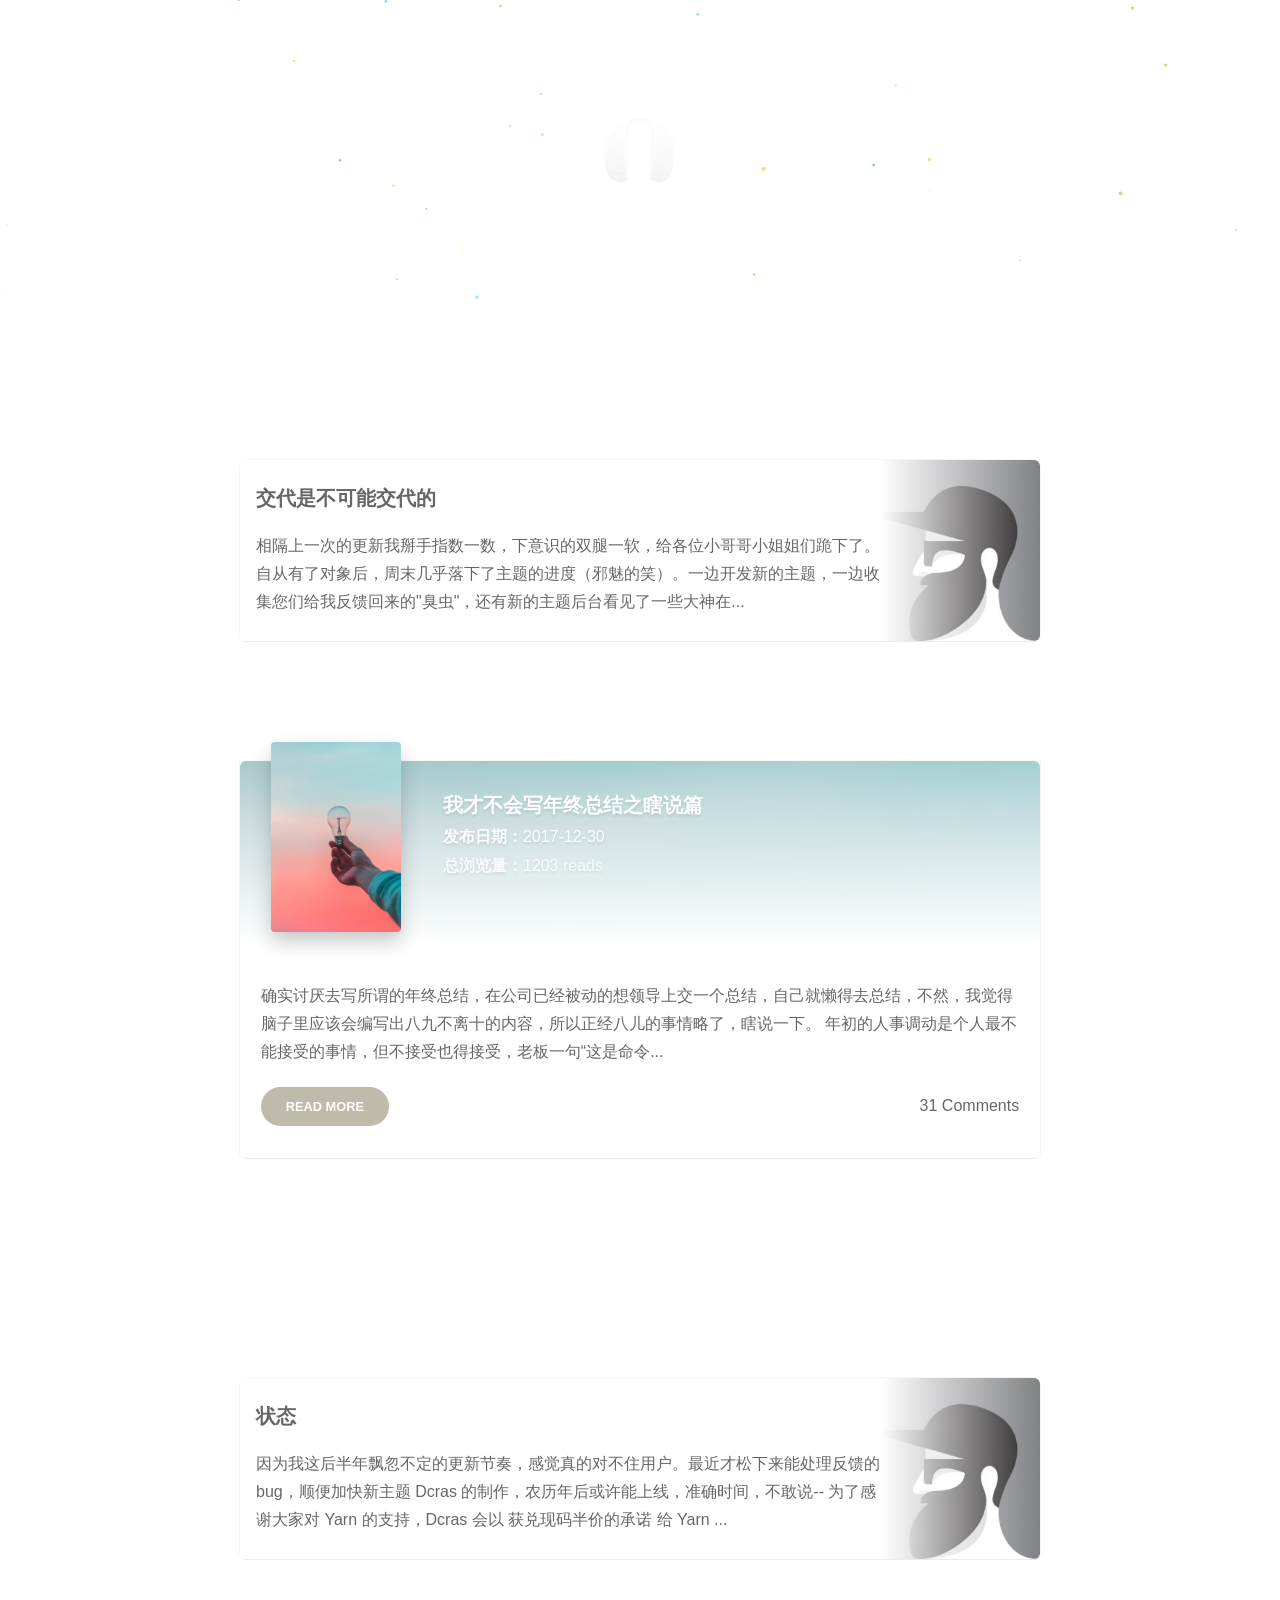
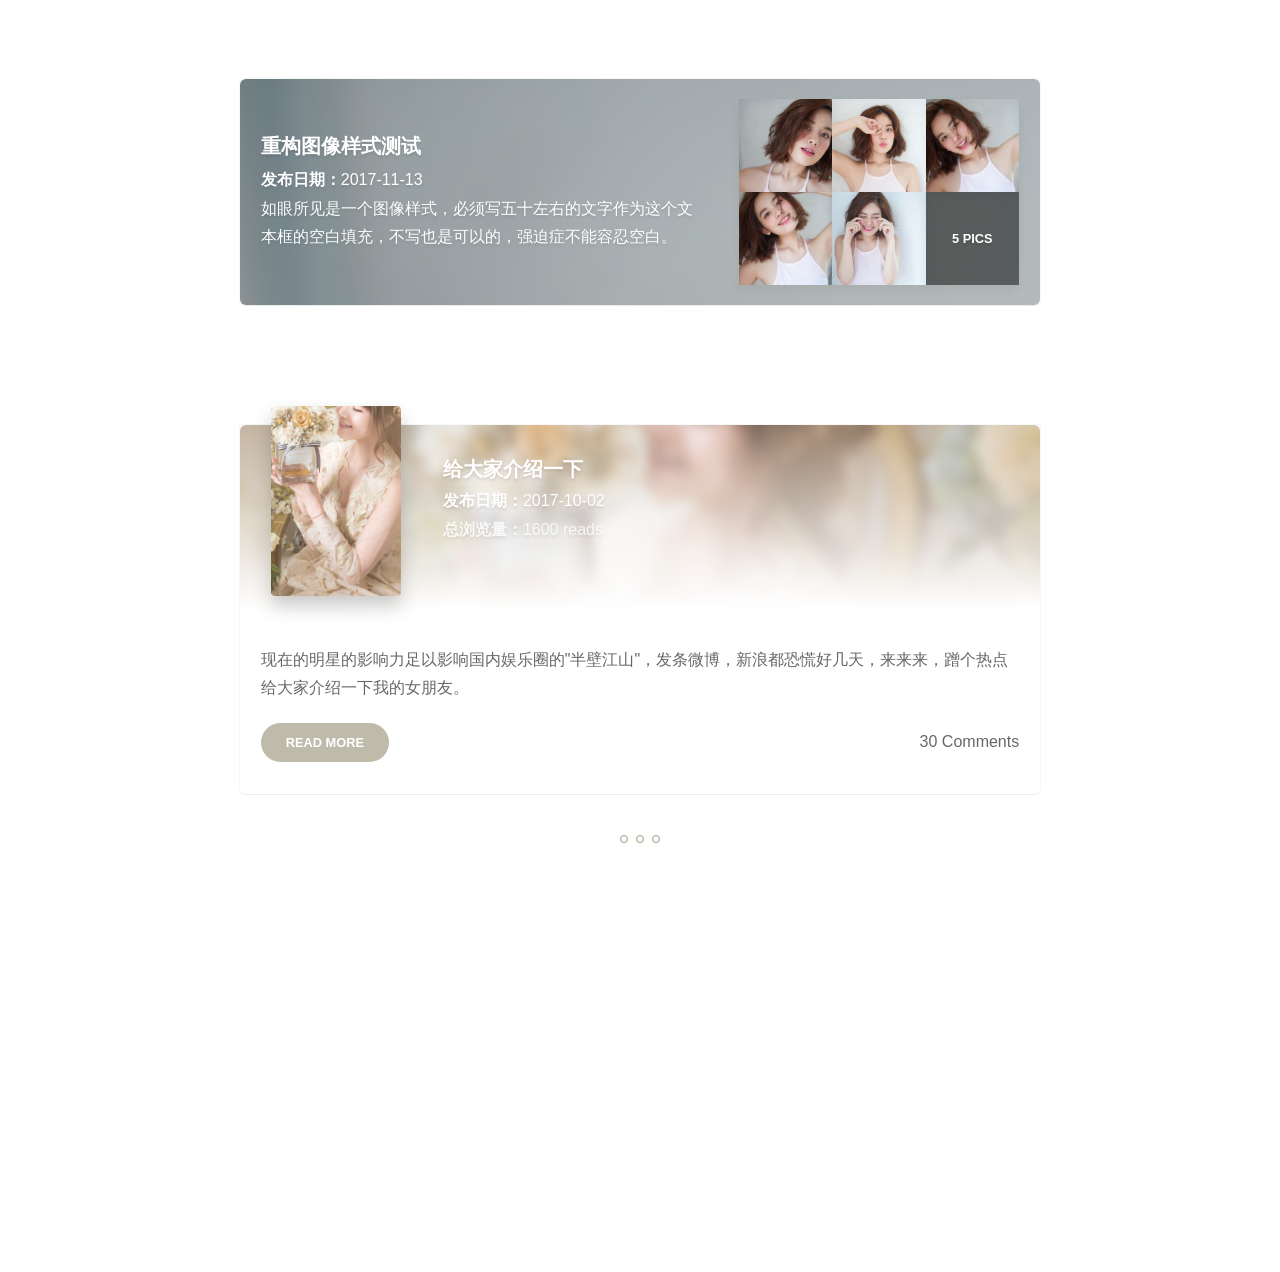
==== src/main/resources/templates/index.html @ 47b83167 "demo版本" ====
<!doctype html>
<html lang="zh" xmlns:th="http://www.thymeleaf.org">

	<head>
		<meta http-equiv="Content-Type" content="text/html; charset=UTF-8" />
		<meta name="viewport" content="width=device-width, initial-scale=1, maximum-scale=1">
		<title>陈文池的个人博客</title>
		<meta name="description" content="" />
		<meta name="keywords" content="" />
		<link rel="stylesheet" type="text/css" href="../static/css/index.css" media="all" />
	</head>

	<body class="home blog custom-background round-avatars">

		<div th:replace="fragments :: menu(1)"></div>

		<div class="hebin" data-aos="fade-down">
			<i class=" js-toggle-search iconfont">&#xe60e;</i>
		</div>
		<header id="masthead" class="overlay animated from-bottom" itemprop="brand">
			<div class="site-branding text-center">
				<a href="">
					<figure>
					<img class="custom-logo avatar" src="../static/images/omikron.png" />
					</figure>
				</a>
				<h1 class="blog-description"><p th:text="${session.user1}?${session.user1.getSignature()}">你还没有个性签名</p></h1>
			</div>
			<!-- .site-branding -->
			<div class="decor-part">
				<div id="particles-js"></div>
			</div>
			<div class="animation-header">
				<div class="decor-wrapper">
					<svg id="header-decor" class="decor bottom" xmlns="http://www.w3.org/2000/svg" version="1.1" viewBox="0 0 100 100" preserveAspectRatio="none">
						<path class="large left" d="M0 0 L50 50 L0 100" fill="rgba(255,255,255, .1)"></path>
						<path class="large right" d="M100 0 L50 50 L100 100" fill="rgba(255,255,255, .1)"></path>
						<path class="medium left" d="M0 100 L50 50 L0 33.3" fill="rgba(255,255,255, .3)"></path>
						<path class="medium right" d="M100 100 L50 50 L100 33.3" fill="rgba(255,255,255, .3)"></path>
						<path class="small left" d="M0 100 L50 50 L0 66.6" fill="rgba(255,255,255, .5)"></path>
						<path class="small right" d="M100 100 L50 50 L100 66.6" fill="rgba(255,255,255, .5)"></path>
						<path d="M0 99.9 L50 49.9 L100 99.9 L0 99.9" fill="rgba(255,255,255, 1)"></path>
						<path d="M48 52 L50 49 L52 52 L48 52" fill="rgba(255,255,255, 1)"></path>
					</svg>
				</div>
			</div>
		</header>
		<div id="main" class="content">
			<div class="container">
				<article itemscope="itemscope">
					<div class="posts-list js-posts">
						<div class="post post-layout-list" data-aos="fade-up">
							<div class="status_list_item icon_kyubo">
								<div class="status_user" style="background-image: url(../static/images/b0ce3f3cde0c084b6d42321b2dcbc407.jpeg);">
									<div class="status_section">
										<a href="detail.html" class="status_btn">交代是不可能交代的</a>
										<p class="section_p">相隔上一次的更新我掰手指数一数，下意识的双腿一软，给各位小哥哥小姐姐们跪下了。自从有了对象后，周末几乎落下了主题的进度（邪魅的笑）。一边开发新的主题，一边收集您们给我反馈回来的"臭虫"，还有新的主题后台看见了一些大神在... </p>
									</div>
								</div>
							</div>
						</div>
						<div class="post post-layout-list" data-aos="fade-up">
							<div class="postnormal review ">
								<div class="post-container review-item">
									<div class="row review-item-wrapper">
										<div class="col-sm-3">
											<a rel="nofollow" href="detail.html">
												<div class="review-item-img" style="background-image: url(../static/images/diego-ph-249471-2-800x1000.jpg);"></div>
											</a>
										</div>
										<div class="col-sm-9 flex-xs-middle">
											<div class="review-item-title">
												<a href="detail.html" rel="bookmark">我才不会写年终总结之瞎说篇</a>
											</div>
											<div class="review-item-creator"><b>发布日期：</b>2017-12-30</div>
											<span class="review-item-info"><b>总浏览量：</b>1203 reads</span>
										</div>
									</div>
									<div class="review-bg-wrapper">
										<div class="bg-blur" style="background-image: url(../static/images/diego-ph-249471-2-800x1000.jpg);"></div>
									</div>
								</div>
								<div class="post-container">
									<div class="entry-content">确实讨厌去写所谓的年终总结，在公司已经被动的想领导上交一个总结，自己就懒得去总结，不然，我觉得脑子里应该会编写出八九不离十的内容，所以正经八儿的事情略了，瞎说一下。 年初的人事调动是个人最不能接受的事情，但不接受也得接受，老板一句“这是命令...</div>
									<div class="post-footer">
										<a class="gaz-btn primary" href="">READ MORE</a>
										<span class="total-comments-on-post pull-right"><a href="">31 Comments</a></span>
									</div>
								</div>
							</div>
						</div>
						<div class="post post-layout-list" data-aos="fade-up">
							<div class="status_list_item icon_kyubo">
								<div class="status_user" style="background-image: url(../static/images/b0ce3f3cde0c084b6d42321b2dcbc407.jpeg);">
									<div class="status_section">
										<a href="detail.html" class="status_btn">状态</a>
										<p class="section_p">因为我这后半年飘忽不定的更新节奏，感觉真的对不住用户。最近才松下来能处理反馈的bug，顺便加快新主题 Dcras 的制作，农历年后或许能上线，准确时间，不敢说-- 为了感谢大家对 Yarn 的支持，Dcras 会以 获兑现码半价的承诺 给 Yarn ... </p>
									</div>
								</div>
							</div>
						</div>
						<div class="post post-layout-list js-gallery" data-aos="fade-up">
							<div class="post-album">
								<div class="row content">
									<div class="bg" style="background-image: url(../static/images/IMG_0150.jpg);"></div>
									<div class="contentext flex-xs-middle">
										<div class="album-title">
											<a href="detail.html">重构图像样式测试</a>
										</div>
										<h5 class="review-item-creator"><b>发布日期：</b>2017-11-13</h5>
										<div class="album-content">如眼所见是一个图像样式，必须写五十左右的文字作为这个文本框的空白填充，不写也是可以的，强迫症不能容忍空白。</div>
									</div>
									<div class="album-thumb-width flex-xs-middle">
										<div class="row album-thumb no-gutter">
											<div class="col-xs-4"><img class="thumb" src="../static/images/IMG_0150-250x250.jpg" /></div>
											<div class="col-xs-4"><img class="thumb" src="../static/images/IMG_0149-250x250.jpg" /></div>
											<div class="col-xs-4"><img class="thumb" src="../static/images/IMG_0146-250x250.jpg" /></div>
											<div class="col-xs-4"><img class="thumb" src="../static/images/IMG_0147-250x250.jpg" /></div>
											<div class="col-xs-4"><img class="thumb" src="../static/images/IMG_0148-250x250.jpg" /></div>
											<div class="col-xs-4">
												<a href="">5 pics</a>
											</div>
										</div>
									</div>
								</div>
							</div>
						</div>
						<div class="post post-layout-list" data-aos="fade-up">
							<div class="postnormal review ">
								<div class="post-container review-item">
									<div class="row review-item-wrapper">
										<div class="col-sm-3">
											<a rel="nofollow" href="detail.html">
												<div class="review-item-img" style="background-image: url(../static/images/47fb3c_9afed6c259f94589881bd55376206366mv2_d_3840_5784_s_4_2-800x450.jpg);"></div>
											</a>
										</div>
										<div class="col-sm-9 flex-xs-middle">
											<div class="review-item-title">
												<a href="detail.html" rel="bookmark">给大家介绍一下</a>
											</div>
											<div class="review-item-creator"><b>发布日期：</b>2017-10-02</div>
											<span class="review-item-info"><b>总浏览量：</b>1600 reads</span>
										</div>
									</div>
									<div class="review-bg-wrapper">
										<div class="bg-blur" style="background-image: url(../static/images/47fb3c_9afed6c259f94589881bd55376206366mv2_d_3840_5784_s_4_2-800x450.jpg);"></div>
									</div>
								</div>
								<div class="post-container">
									<div class="entry-content">现在的明星的影响力足以影响国内娱乐圈的"半壁江山"，发条微博，新浪都恐慌好几天，来来来，蹭个热点给大家介绍一下我的女朋友。</div>
									<div class="post-footer">
										<a class="gaz-btn primary" href="detail.html">READ MORE</a>
										<span class="total-comments-on-post pull-right"><a href="">30 Comments</a></span>
									</div>
								</div>
							</div>
						</div>
					</div>
					<!-- post-formats end Infinite Scroll star -->
					<!-- post-formats -->
					<div class="pagination js-pagination">
						<div class="js-next pagination__load">
							<a href=""><i class="iconfont">&#xe605;</i></a>
						</div>
					</div>
					<!-- -pagination  -->
			</div>
		</div>

		<footer id="footer" class="overlay animated from-top">
			<div class="decor-wrapper">
				<svg id="footer-decor" class="decor top" xmlns="http://www.w3.org/2000/svg" version="1.1" viewBox="0 0 100 100" preserveAspectRatio="none">
					<path class="large left" d="M0 0 L50 50 L0 100" fill="rgba(255,255,255, .1)"></path>
					<path class="large right" d="M100 0 L50 50 L100 100" fill="rgba(255,255,255, .1)"></path>
					<path class="medium left" d="M0 0 L50 50 L0 66.6" fill="rgba(255,255,255, .3)"></path>
					<path class="medium right" d="M100 0 L50 50 L100 66.6" fill="rgba(255,255,255, .3)"></path>
					<path class="small left" d="M0 0 L50 50 L0 33.3" fill="rgba(255,255,255, .5)"></path>
					<path class="small right" d="M100 0 L50 50 L100 33.3" fill="rgba(255,255,255, .5)"></path>
					<path d="M0 0 L50 50 L100 0 L0 0" fill="rgba(255,255,255, 1)"></path>
					<path d="M48 48 L50 51 L52 48 L48 48" fill="rgba(255,255,255, 1)"></path>
				</svg>
			</div>
			<div class="socialize" data-aos="zoom-in">
				<li>
					<a title="weibo" class="socialicon" href=""><i class="iconfont" aria-hidden="true">&#xe601;</i></a>
				</li>
				<li class="wechat">
					<a class="socialicon"><i class="iconfont">&#xe609;</i></a>
					<div class="wechatimg"><img src="../static/images/49D3746D-7519-B709-83E4-65BD1927C4E7.jpg"></div>
				</li>
				<li>
					<a title="QQ" class="socialicon" href="" target="_blank"><i class="iconfont" aria-hidden="true">&#xe616;</i></a>
				</li>
			</div>
			<div class="cr">
				Copyright&copy;2018. Design by
				<a href="">17sucai</a>
			</div>
			<script type='text/javascript' src='../static/js/jquery.min.js'></script>
			<script type='text/javascript' src='../static/js/plugins.js'></script>
			<script type='text/javascript' src='../static/js/script.js'></script>
			<script type='text/javascript' src='../static/js/particles.js'></script>
			<script type='text/javascript' src='../static/js/aos.js'></script>

	</body>

</html>
---- src/main/resources/static/css/index.css ----
@charset "UTF-8";
@font-face {
	font-family: hermiticon;
	src: url(fonts/hermiticon.eot?cez6o0);
	src: url(fonts/hermiticon.eot?#iefixcez6o0) format('embedded-opentype'), url(fonts/hermiticon.ttf?cez6o0) format('truetype'), url(fonts/hermiticon.woff?cez6o0) format('woff'), url(fonts/hermiticon.svg?cez6o0#hermiticon) format('svg');
	font-weight: 400;
	font-style: normal
}

.hermit {
	overflow: hidden;
	background: #fff;
	margin-bottom: 20px;
	border: 1px solid #dedede;
	-webkit-user-select: none;
	-moz-user-select: none;
	font: 13px/1.5 calluna-sans, "Helvetica Neue", Helvetica, Hiragino Sans GB, Microsoft JhengHei, WenQuanYi Micro Hei, sans-serif;
	text-indent: 0
}

.hermit,
.hermit * {
	box-sizing: content-box;
	-moz-box-sizing: content-box;
	-webkit-box-sizing: content-box
}

.hermit-clear:after,
.hermit-clear:before {
	display: table;
	content: ""
}

.hermit-clear:after {
	clear: both;
	overflow: hidden
}

.hermit-clear {
	zoom: 1
}

.hermit-detail span {
	-webkit-animation: animFlipFront .4s linear;
	-moz-animation: animFlipFront .4s linear;
	animation: animFlipFront .4s linear
}

.hermit-box {
	padding: 10px 13px;
	height: 70px;
	font-size: 14px;
	line-height: 16px;
	position: relative;
	-webkit-box-shadow: 0 1px 10px rgba(0, 0, 0, .08);
	box-shadow: 0 1px 10px rgba(0, 0, 0, .08)
}

.hermit-cover {
	width: 65px;
	float: left;
	position: relative
}

.hermit-info {
	margin-left: 75px
}

.hermit-title {
	font-size: 15px;
	height: 24px;
	overflow: hidden
}

.hermit-author {
	font-size: 14px;
	color: #999
}

.hermit-author,
.hermit-duration,
.hermit-title {
	line-height: 24px
}

.hermit-controller {
	height: 24px;
	position: relative
}

.hermit-additive {
	text-align: right;
	position: absolute;
	right: 0;
	top: 0;
	width: 130px;
	height: 24px;
	background: #fff
}

.hermit-cover-image {
	width: 65px;
	height: 65px;
	padding: 0!important;
	margin: 0!important;
	border: none!important;
	box-shadow: none
}

.hermit-duration,
.hermit-listbutton,
.hermit-volume {
	display: inline-block
}

.hermit-duration {
	height: 24px
}

.hermit-button,
.hermit-listbutton,
.hermit-volume {
	speak: none;
	cursor: pointer;
	font-family: hermiticon;
	text-transform: none;
	vertical-align: middle;
	-webkit-font-smoothing: antialiased;
	-moz-osx-font-smoothing: grayscale
}

.hermit-listbutton,
.hermit-volume {
	color: #666;
	width: 20px;
	height: 24px;
	line-height: 24px;
	font-size: 17px
}

.hermit-listbutton {
	position: relative
}

.hermit-button {
	text-align: center;
	vertical-align: middle;
	position: absolute;
	width: 28px;
	height: 28px;
	border: 2px solid #fff;
	border-radius: 50%;
	color: #fff;
	left: 50%;
	top: 50%;
	margin-left: -16px;
	margin-top: -16px;
	background: rgba(0, 0, 0, .15);
	text-shadow: 0 1px 1px rgba(0, 0, 0, .2);
	box-shadow: 0 1px 1px rgba(0, 0, 0, .2)
}

.hermit-volume {
	right: 20px
}

.hermit-button:before {
	content: "\e01b";
	font-size: 20px;
	line-height: 28px
}

.hermit-button.playing:before {
	content: "\e018";
	font-size: 18px
}

.hermit-listbutton:before {
	content: "\e20e"
}

.hermit-prevbutton:before {
	content: "\e028"
}

.hermit-nextbutton:before {
	content: "\e027"
}

.hermit-listbutton:after {
	position: absolute;
	content: '';
	right: -2px;
	top: 0;
	width: 4px;
	height: 4px;
	border-radius: 50%;
	background-color: transparent;
	opacity: 0;
	-webkit-transition: opacity .6s;
	-moz-transition: opacity .6s;
	-ms-transition: opacity .6s;
	-o-transition: opacity .6s;
	transition: opacity .6s
}

.hermit-unexpand-1 .hermit-listbutton:after,
.hermit.unexpand .hermit-listbutton:after {
	opacity: 1;
	background-color: #f60001
}

.hermit-unexpand-1.unexpand .hermit-listbutton:after {
	opacity: 0
}

.hermit-volume:before {
	content: "\e033"
}

.hermit-volume.muted:before {
	content: "\e031"
}

.hermit-prosess {
	height: 3px;
	background-color: #ddd;
	cursor: pointer;
	position: relative;
	z-index: 1;
	margin: 10px 0 5px
}

.hermit-loaded {
	position: absolute;
	height: 3px;
	z-index: 5;
	left: 0;
	top: 0;
	background-color: #ccc
}

.hermit-prosess-bar {
	height: 3px;
	width: 0;
	background-color: #5895be;
	position: relative;
	z-index: 10
}

.hermit-prosess-after {
	position: absolute;
	display: block;
	width: 8px;
	height: 8px;
	background-color: #fff;
	border: 1px solid #5895be;
	-webkit-border-radius: 50%;
	-moz-border-radius: 50%;
	-ms-border-radius: 50%;
	-o-border-radius: 50%;
	border-radius: 50%;
	top: 0;
	right: 0;
	margin-top: -4px;
	margin-right: -10px
}

.hermit-list {
	height: auto;
	max-height: 410px;
	overflow-y: auto
}

.hermit-fullheight-1 .hermit-list {
	height: 100%;
	max-height: 100%
}

.hermit-fullheight-1.unexpand .hermit-list,
.hermit-unexpand-1 .hermit-list,
.hermit.unexpand .hermit-list {
	height: 0;
	max-height: 0
}

.hermit-fullheight-1.hermit-unexpand-1.unexpand .hermit-list,
.hermit-unexpand-1.unexpand .hermit-list {
	height: 100%;
	max-height: 100%
}

.hermit-unexpand-1 .hermit-box,
.hermit.unexpand .hermit-box {
	box-shadow: none
}

.hermit-song {
	border-top: 1px solid #e5e5e5;
	cursor: pointer;
	font-size: 15px;
	line-height: 40px;
	height: 40px;
	overflow: hidden;
	-webkit-tap-highlight-color: transparent;
	position: relative
}

.hermit-deactive,
.hermit-deactive .hermit-song-author {
	color: #ccc
}

.hermit-song-index {
	position: absolute;
	left: 0;
	top: 0;
	width: 40px;
	text-align: center;
	color: #999
}

.hermit-song-title {
	display: block;
	margin-left: 40px;
	margin-right: 55px
}

.hermit-song-author {
	color: #777;
	padding-left: 5px
}

.hermit-song-duration {
	position: absolute;
	top: 0;
	right: 15px;
	color: #888;
	font-size: 14px
}

.hermit-song.selected,
.hermit-song:hover {
	background-color: #f8f8f8
}

.hermit-song.selected .hermit-song-index {
	width: 38px;
	text-indent: -999em;
	background-image: url(../images/playing.gif);
	background-position: 50% 50%;
	background-repeat: no-repeat;
	background-size: 16px
}

.hermit-song.selected.paused .hermit-song-index {
	background-image: url(../images/playing.png)
}

.hermit-default .hermit-prosess-after:hover,
.hermit-default .hermit-prosess-bar {
	background-color: #5895be
}

.hermit-default .hermit-prosess-after {
	border-color: #5895be
}

.hermit-blue .hermit-prosess-after:hover,
.hermit-blue .hermit-prosess-bar {
	background-color: #5cb85c
}

.hermit-blue .hermit-prosess-after {
	border-color: #5cb85c
}

.hermit-blue .hermit-song.selected .hermit-song-index {
	background-image: url(../images/playing_blue.gif)
}

.hermit-blue .hermit-song.selected.paused .hermit-song-index {
	background-image: url(../images/playing_blue.png)
}

.hermit-yellow .hermit-prosess-after:hover,
.hermit-yellow .hermit-prosess-bar {
	background-color: #f0ad4e
}

.hermit-yellow .hermit-prosess-after {
	border-color: #f0ad4e
}

.hermit-yellow .hermit-song.selected .hermit-song-index {
	background-image: url(../images/playing_yellow.gif)
}

.hermit-yellow .hermit-song.selected.paused .hermit-song-index {
	background-image: url(../images/playing_yellow.png)
}

.hermit-red .hermit-prosess-after:hover,
.hermit-red .hermit-prosess-bar {
	background-color: #dd4b39
}

.hermit-red .hermit-prosess-after {
	border-color: #dd4b39
}

.hermit-red .hermit-song.selected .hermit-song-index {
	background-image: url(../images/playing_red.gif)
}

.hermit-red .hermit-song.selected.paused .hermit-song-index {
	background-image: url(../images/playing_red.png)
}

.hermit-pink .hermit-prosess-after:hover,
.hermit-pink .hermit-prosess-bar {
	background-color: #f489ad
}

.hermit-pink .hermit-prosess-after {
	border-color: #f489ad
}

.hermit-pink .hermit-song.selected .hermit-song-index {
	background-image: url(../images/playing_pink.gif)
}

.hermit-pink .hermit-song.selected.paused .hermit-song-index {
	background-image: url(../images/playing_pink.png)
}

.hermit-purple .hermit-prosess-after:hover,
.hermit-purple .hermit-prosess-bar {
	background-color: orchid
}

.hermit-purple .hermit-prosess-after {
	border-color: orchid
}

.hermit-purple .hermit-song.selected .hermit-song-index {
	background-image: url(../images/playing_purple.gif)
}

.hermit-purple .hermit-song.selected.paused .hermit-song-index {
	background-image: url(../images/playing_purple.png)
}

.hermit-black.hermit {
	border-color: #ccc
}

.hermit-black.hermit,
.hermit-black.hermit .hermit-additive,
.hermit-black.hermit .hermit-song-duration {
	background: 0 0;
	color: #ccc
}

.hermit-black.hermit .hermit-additive,
.hermit-black.hermit .hermit-listbutton,
.hermit-black.hermit .hermit-volume {
	color: #ccc
}

.hermit-black.hermit .hermit-song {
	border-top-color: #ccc
}

.hermit-black .hermit-box {
	background: 0 0
}

.hermit-black .hermit-button {
	border-color: #fff
}

.hermit-black .hermit-button:before {
	color: #fff
}

.hermit-black .hermit-song.selected,
.hermit-black .hermit-song:hover {
	background: #444;
	background: rgba(51, 51, 51, .3)
}

.hermit-ios .hermit-volume {
	display: none
}

@-ms-viewport {
	width: device-width
}

@viewport {
	width: device-width
}

@media screen and (max-width:768px) {
	.hermit-listbutton {
		font-size: 20px
	}
	.hermit-song {
		height: 44px;
		line-height: 44px
	}
	.hermit-list {
		max-height: 450px
	}
	.hermit-loaded,
	.hermit-prosess,
	.hermit-prosess-bar {
		height: 4px
	}
	.hermit-prosess-after {
		width: 12px;
		height: 12px;
		margin-top: -5px
	}
}

@font-face {
	font-family: 'iconfont';
	src: url(fonts/iconfont.eot);
	src: url(fonts/iconfont.eot?#iefix) format('embedded-opentype'), url(fonts/iconfont.woff) format('woff'), url(fonts/iconfont.ttf) format('truetype'), url(fonts/iconfont.svg#iconfont) format('svg')
}

.iconfont {
	font-family: "iconfont" !important;
	font-size: 16px;
	font-style: normal;
	-webkit-font-smoothing: antialiased;
	-webkit-text-stroke-width: 0.2px;
	-moz-osx-font-smoothing: grayscale
}

 ::-webkit-scrollbar {
	width: 0;
	background: 0 0
}

::-moz-selection {
	background: rgba(204, 204, 204, .18);
	color: #000
}

::selection {
	background: rgba(204, 204, 204, .18);
	color: #000
}

html body {
	_background-attachment: fixed;
}

html {
	width: 100%;
	height: 100%;
	-ms-text-size-adjust: 100%;
	-webkit-text-size-adjust: 100%
}

body {
	width: 100%;
	height: 100%;
	font-family: PingFang SC, "Hiragino Sans GB", "Source Han Sans CN", Roboto, "Microsoft Yahei", sans-serif;
	font-weight: 400;
	font-size: 16px;
	color: rgba(2, 0, 0, .6);
	text-rendering: optimizeLegibility;
	-webkit-font-smoothing: antialiased;
	-moz-osx-font-smoothing: grayscale;
	-moz-font-feature-settings: "liga" on
}

body,
h1,
h2,
h3,
h4,
h5,
h6,
blockquote,
p,
div,
span,
ul,
ol,
li,
form,
input,
textarea,
br,
button {
	margin: 0;
	padding: 0;
	border: 0;
	font-size: 100%
}

*,
*:after,
*:before {
	-webkit-box-sizing: border-box;
	-moz-box-sizing: border-box;
	box-sizing: border-box
}

h1,
h2,
h3,
h4,
h5 {
	margin: 0
}

h1 {
	font-size: 20px;
	line-height: 48px;
	margin-bottom: 24px
}

h1 small {
	font-size: 19px
}

h2 {
	font-size: 18px;
	line-height: 24px;
	margin-top: 24px;
	margin-bottom: 24px
}

h2 small {
	font-size: 17px
}

h3 {
	font-size: 16px;
	line-height: 24px;
	margin-top: 24px;
	margin-bottom: 20px;
}

h3 small {
	font-size: 15px
}

h4,
h5,
h6 {
	line-height: 24px
}

h4 {
	font-size: 14px;
	margin-top: 24px;
	margin-bottom: 16px;
}

h4 small {
	font-size: 13px
}

h5 {
	font-size: 13px;
}

h6 {
	font-size: 12px;
	;
	margin: 0
}

a {
	color: #807f83;
	text-decoration: none
}

a:hover {
	text-decoration: none
}

a:active,
a:hover {
	outline: 0
}

hr {
	max-width: 100%;
	height: 50px;
	background: url(../images/hr.gif) right center no-repeat;
	border: none;
	margin-top: 15px;
	margin-bottom: 15px;
}

blockquote {
	overflow: hidden
}

ul,
ol {
	list-style: none
}

dt {
	font-weight: bold
}

dd {
	margin: 0 1.5em 1.5em
}

img {
	height: auto;
	max-width: 100%
}

figure {
	margin: 0
}

table {
	margin: 0 0 1.5em;
	width: 100%
}

table {
	border-bottom: 1px solid #eee;
	margin: 0 0 25px;
	width: 100%
}

th {
	padding: 1rem .5rem;
	color: #252525;
	font-weight: 700;
	text-transform: uppercase;
	text-align: left
}

td {
	border-top: 1px solid #eee;
	padding: 1rem .5rem
}

ol,
ul {
	list-style: none
}

img {
	max-width: 100%;
	height: auto;
	transition: opacity .2s
}

label {
	font-weight: normal
}

textarea,
input[type='text'],
input[type='url'],
input[type='email'],
input[type='tel'],
input[type='password'],
input[type='search'] {
	border: 0;
	width: 100%
}

textarea:focus,
input[type='text']:focus,
input[type='url']:focus,
input[type='email']:focus,
input[type='tel']:focus,
input[type='password']:focus,
input[type='search']:focus {
	outline: 0
}

textarea {
	height: 12em;
	display: block
}

.clearfix:before,
.clearfix:after {
	content: " ";
	display: table
}

.clearfix:after {
	clear: both
}

.blog-description {
	text-transform: none;
	font-weight: 400;
}

.custom-logo {
	display: inline-block;
	width: 100px
}

.site-branding {
	position: relative;
	display: inline-block;
	z-index: 3;
	padding-top: 110px
}

.Searchmeta,
.page-title {
	text-align: center
}

.navi {
	position: absolute;
	right: 0;
	z-index: 999
}

.navbar {
	float: right;
	margin-top: 40px;
	padding-right: 90px
}

.open .navbar {
	display: none
}

.close .navbar {
	display: block
}

.bt-nav {
	display: block;
	position: absolute;
	z-index: 999;
	top: 2em;
	right: 3em;
	width: 36px;
	height: 36px;
	cursor: pointer
}

.open .bt-nav .line1 {
	top: 17px
}

.open .bt-nav .line3 {
	top: 27px
}

.close .bt-nav .line {
	top: 17px
}

.close .bt-nav .line1 {
	-webkit-transform: rotateZ(45deg)
}

.close .bt-nav .line2 {
	opacity: 0
}

.close .bt-nav .line3 {
	-webkit-transform: rotateZ(-45deg)
}

.bt-nav .line {
	position: absolute;
	top: 7px;
	left: 50%;
	width: 30px;
	margin-left: -15px;
	height: 1px;
	background: rgba(255, 255, 255, 1);
	-webkit-transition: all .3s ease
}

.main-navigation a::after,
.main-navigation a::before {
	display: inline-block;
	opacity: 0;
	-webkit-transition: -webkit-transform .3s, opacity .2s;
	-moz-transition: -moz-transform .3s, opacity .2s;
	transition: transform .3s, opacity .2s
}

.main-navigation a::before {
	margin-right: 5px;
	content: '[';
	-webkit-transform: translateX(20px);
	-moz-transform: translateX(20px);
	transform: translateX(20px)
}

.main-navigation a::after {
	margin-left: 5px;
	content: ']';
	-webkit-transform: translateX(-20px);
	-moz-transform: translateX(-20px);
	transform: translateX(-20px)
}

.main-navigation a:focus::after,
.main-navigation a:focus::before,
.main-navigation a:hover::after,
.main-navigation a:hover::before {
	opacity: 1;
	-webkit-transform: translateX(0);
	-moz-transform: translateX(0);
	transform: translateX(0)
}

.main-navigation ul ul:before {
	z-index: 0;
	content: "";
	position: absolute;
	top: -8px;
	right: 28px;
	border-style: solid;
	border-width: 0 10px 10px 10px;
	border-color: transparent transparent #fff transparent;
	-webkit-transform: rotate(360deg)
}

.main-navigation li {
	color: #fff;
	position: relative
}

.main-navigation a {
	display: block;
	text-decoration: none
}

.main-navigation ul ul {
	position: absolute;
	top: 40px;
	z-index: 999;
	display: none;
	background-color: #fff;
	border-radius: 3px;
}

.main-navigation ul ul ul {
	bottom: 0
}

.main-navigation ul ul li {
	float: none;
	display: block;
	width: 100%
}

.main-navigation ul ul a.focus,
.main-navigation ul ul a:hover {
	color: #666
}

.main-navigation ul li.focus>ul,
.main-navigation ul li:hover>ul {
	right: 0;
	display: block
}

.main-navigation ul ul li.focus>ul,
.main-navigation ul ul li:hover>ul {
	right: 100%;
	display: block
}

.main-navigation.toggled ul,
.menu-toggle {
	display: block
}

.header-menu-button {
	display: none
}

.menu-dropdown {
	position: absolute;
	top: 15px;
	right: 15px;
	z-index: 9;
	display: none;
	margin: 0;
	padding: 10px 14px;
	height: 35px;
	text-align: center;
	font-size: 14px;
	line-height: 15px;
	cursor: pointer
}

.open-page-item>ul.children,
.open-page-item>ul.sub-menu {
	display: block!important
}

.main-navigation ul {
	display: block;
	margin: 0;
	padding-left: 0;
	list-style: none
}

.main-navigation li {
	float: left;
	margin: 0
}

.main-navigation li a {
	color: inherit;
	font-weight: bold;
}

.main-navigation li a span {
	display: none
}

.main-navigation ul ul a {
	color: rgba(2, 0, 0, .6);
	float: none;
	padding: 15px 25px 15px 20px;
	width: 100%;
	min-width: 190px;
	box-shadow: 0 1px 0 rgba(0, 0, 0, .03);
	text-align: left;
	white-space: nowrap
}

.main-navigation ul ul li:hover {
	background-color: rgba(0, 0, 0, .02)
}

.main-navigation {
	padding: 0;
	-webkit-transition: right .4s ease 0s;
	-moz-transition: right .4s ease 0s;
	-ms-transition: right .4s ease 0s;
	-o-transition: right .4s ease 0s;
	transition: right .4s ease 0s
}

#main-menu>div,
#primary-menu {
	float: left
}

.main-navigation li a {
	padding: 0 10px 40px
}

.hebin {
	position: absolute;
	z-index: 998;
	top: 2.5em;
	left: 3em
}

.hebin i {
	font-size: 30px;
	line-height: 30px;
	margin-right: 20px
}

.ajax_search .search_filtered a {
	display: block;
	font-size: 15px;
	color: rgba(2, 0, 0, .6);
	overflow: hidden;
	padding: 10px;
	text-overflow: ellipsis;
	white-space: nowrap
}

.ajax_search .search_filtered {
	background-color: rgba(255, 255, 255, 0.95);
	border-radius: 30px;
	width: 600px;
	left: 0;
	position: absolute;
	text-align: center;
	top: 102%;
	z-index: 200
}

#searchsubmit {
	display: none
}

.ajax_search .search_filtered a:after {
	border-bottom: 1px solid #3ea9be;
	content: "";
	display: block;
	margin: 0.25em auto 0;
	transition: width 250ms ease-in-out 0s;
	width: 0
}

.ajax_search .search_filtered a:hover:after {
	transition: width 100ms ease-in-out 0s;
	width: 50%
}

.ajax_search .search_filtered a:focus {
	border: none;
	font-weight: bold;
	text-decoration: none;
	outline: none
}

.js-toggle-search {
	height: 35px;
	width: 35px;
	color: rgba(255, 255, 255, 1);
	float: left;
	display: inline;
	-webkit-transition: all 500ms ease-in-out;
	transition: all 500ms ease-in-out
}

.js-toggle-search:hover {
	cursor: pointer;
	color: #666
}

.search-form--modal {
	-webkit-transition: visibility 0.25s ease, opacity 0.25s ease;
	-moz-transition: visibility 0.25s ease, opacity 0.25s ease;
	-ms-transition: visibility 0.25s ease, opacity 0.25s ease;
	-o-transition: visibility 0.25s ease, opacity 0.25s ease;
	transition: visibility 0.25s ease, opacity 0.25s ease;
	overflow: hidden;
	z-index: 998;
	position: fixed;
	top: 0;
	right: 0;
	left: 0;
	bottom: 0;
	height: auto;
	background: rgba(0, 0, 0, 0.3);
	visibility: hidden;
	opacity: 0
}

.search-form--modal .search-form__inner {
	max-width: 640px;
	padding: 0 20px;
	margin: 0 auto;
	position: fixed;
	width: 100%;
	left: 0;
	right: 0;
	top: 1.5em;
	bottom: 0
}

.search-form.is-visible {
	visibility: visible;
	opacity: 1
}

.search-form div {
	position: relative
}

.search-form input {
	text-align: center;
	font-family: PingFang SC, "Hiragino Sans GB", "Source Han Sans CN", Roboto, "Microsoft Yahei", sans-serif;
	font-size: 24px;
	font-size: 1.5rem;
	background: rgba(255, 255, 255, 0.6);
	color: #fff;
	padding: 12px 0;
	width: 100%;
	border-radius: 50px;
	-webkit-box-sizing: border-box;
	-moz-box-sizing: border-box;
	box-sizing: border-box
}

.search-form input::-webkit-input-placeholder {
	color: #fff
}

.search-form input:-moz-placeholder {
	color: #fff
}

.search-form input::-moz-placeholder {
	color: #fff
}

.search-form input:-ms-input-placeholder {
	color: #fff
}

input {
	line-height: normal
}

input[type="checkbox"],
input[type="radio"] {
	box-sizing: border-box;
	padding: 0
}

input[type="number"]::-webkit-inner-spin-button,
input[type="number"]::-webkit-outer-spin-button {
	height: auto
}

input[type="search"] {
	-webkit-appearance: textfield;
	-moz-box-sizing: content-box;
	-webkit-box-sizing: content-box;
	box-sizing: content-box
}

input[type="search"]::-webkit-search-cancel-button,
input[type="search"]::-webkit-search-decoration {
	-webkit-appearance: none
}

.Yarn_Background,
.p-header .p-image {
	position: fixed;
	width: 100%;
	height: 100%;
	-moz-background-size: cover;
	-o-background-size: cover;
	-webkit-background-size: cover;
	background-size: cover;
	background-position: top center;
	z-index: -999;
}

#particles-js {
	position: absolute;
	top: -100px;
	width: 100%;
	height: 100%
}

#masthead {
	position: relative;
	z-index: 2;
	display: block;
	color: #fff;
	text-align: center;
	width: 100%;
	height: 400px;
	box-sizing: border-box
}

#main {
	background: #fff;
	position: relative;
	z-index: 2
}

.container {
	position: relative;
	background: #fff;
	padding: 60px 0 20px
}

.decor-wrapper {
	width: 100%;
	height: 50%;
	position: absolute;
	left: 0;
	bottom: 0;
	z-index: 2;
}

#footer .decor-wrapper {
	top: 0
}

.decor {
	position: absolute;
	left: 0;
	width: 100%;
	height: 100%;
	z-index: 2
}

.decor.bottom {
	bottom: -1px
}

.decor.top {
	top: -1px
}

#footer {
	color: #fff
}

#footer {
	padding: 120px 0 60px;
	position: relative;
	width: 100%;
	display: block;
	z-index: 2
}

#footer .container {
	position: relative;
	z-index: 2
}

.sticky {
	width: 50px;
	padding: 5px 0;
	position: absolute;
	right: 20px;
	margin: -5px 0 0 25px;
	text-align: center;
	border-top-left-radius: 3px;
	background: #F4303F;
	z-index: 3
}

.sticky:after {
	height: 0;
	width: 0;
	bottom: -14.5px;
	left: 0;
	border-left: 25px solid #F4303F;
	border-right: 25px solid #F4303F;
	border-bottom: 15px solid transparent
}

.sticky:before {
	height: 0;
	width: 0;
	left: -4.5px;
	top: .1px;
	border-bottom: 6px solid #C02031;
	border-left: 6px solid transparent
}

.sticky:after,
.sticky:before {
	content: "";
	position: absolute
}

.sticky i {
	font-size: 25px;
	color: #B80000;
	text-shadow: 0 1px 0 #DB9C9C;
	text-align: center
}

.posts-list {
	margin: 0;
	padding: 0
}

.posts-list.posts-list--small {
	font-size: 13px;
	font-size: 0.8125rem;
	line-height: 20px
}

.posts-list h2 {
	font-size: 18px;
	font-size: 1.125rem;
	line-height: 24px;
	font-weight: normal;
	margin-bottom: 4px
}

.posts-list a {
	color: inherit
}

.posts-list>li {
	list-style: none;
	position: relative
}

.post-header,
.posts-list>li~li {
	margin-top: 30px;
}

.posts-list>li div {}

.post-layout-list {
	max-width: 800px;
	margin: auto
}

.posts-wrap {
	width: 100%;
	display: inline-block
}

.neirong {
	position: relative;
	width: 50%;
	float: right;
	-ms-word-wrap: break-word;
	word-wrap: break-word
}

.tesetu {
	position: relative;
	margin: 0;
	float: left;
	width: 50%;
	height: 200px;
	overflow: hidden;
	padding-right: 15px;
	padding-left: 15px
}

.mediain {
	height: 200px;
	overflow: hidden;
	border-radius: 6px;
	background: #5B81EC;
}

.mediain a {
	display: block;
	position: relative;
	width: 100%;
	height: 100%;
	background-position: center;
	background-size: cover;
	z-index: 2;
}

.entry-title {
	font-size: 20px;
	color: #918f90;
	margin-top: 0;
	margin-bottom: 10px;
	text-transform: uppercase;
	font-weight: 700
}

.cate-news {
	position: relative;
	font-weight: 400;
	color: #A1A1A1;
	font-size: 12px;
	letter-spacing: 1px!important;
	text-transform: uppercase
}

.entry-content {
	font-size: 16px;
	color: rgba(0, 0, 0, .6);
	line-height: 1.75;
	-webkit-hyphens: auto;
	-moz-hyphens: auto;
	-ms-hyphens: auto;
	hyphens: auto;
	padding-bottom: 1.3rem;
}

.info-post {
	font-size: 12px;
	color: #A1A1A1;
	text-transform: uppercase;
	font-weight: 400;
	margin-bottom: 5px;
}

.status_list_item {
	position: relative;
	width: 100%;
	border-radius: 6px;
	box-shadow: 0 1px 3px rgba(249, 249, 249, 0.08), 0 0 0 1px rgba(26, 53, 71, .04), 0 1px 1px rgba(26, 53, 71, .06)
}

.status_list_item p {
	margin-bottom: 0
}

.section_p {
	line-height: 1.75;
	margin: 20px auto
}

.status_btn {
	width: auto;
	font-size: 20px;
	font-weight: 700;
	display: block;
	position: relative
}

.status_section {
	position: relative;
	z-index: 1
}

.status_user {
	background-size: contain;
	background-color: #fff;
	background-repeat: no-repeat;
	background-position: right center;
	border-radius: 6px;
	padding: 25px 20% 25px 2%;
}

.status_user:after {
	content: "";
	position: absolute;
	width: 100%;
	height: 100%;
	z-index: 0;
	top: 0;
	left: 0;
	background: -webkit-linear-gradient(right, rgba(255, 255, 255, 0) 0%, #fff 20%);
	background: linear-gradient(to left, rgba(255, 255, 255, 0) 0%, #fff 20%)
}

.quote_box {
	max-width: 800px;
	position: relative;
	border: 1px solid #f3f3f3;
	box-shadow: 0 1px 3px rgba(249, 249, 249, 0.08), 0 0 0 1px rgba(26, 53, 71, .04), 0 1px 1px rgba(26, 53, 71, .06);
	border-radius: 6px;
	padding: 2rem 1.3rem 2rem
}

.quote_ttl {
	position: absolute;
	top: -.7em;
	left: 1em;
	background: #FFFFFF;
	box-shadow: 0 1px 3px rgba(249, 249, 249, 0.08), 0 0 0 1px rgba(26, 53, 71, .04), 0 1px 1px rgba(26, 53, 71, .06);
	padding: 0 8px;
	border-radius: 4px;
	font-size: 20px;
	font-weight: bold
}

.quote_center {
	text-align: center;
	line-height: 1.75
}

.quote_center p {
	margin-bottom: 0;
	letter-spacing: 0.68px;
	color: rgba(0, 0, 0, .6);
}

.post {
	position: relative;
	max-width: 800px;
	margin: 0 auto 120px
}

.postnormal.review {
	border-radius: 0 0 6px 6px;
	box-shadow: 0 1px 3px rgba(249, 249, 249, 0.08), 0 0 0 1px rgba(26, 53, 71, .04), 0 1px 1px rgba(26, 53, 71, .06)
}

.postnormal.review .review-item {
	position: relative;
	overflow: visible;
	margin-top: 1.5em;
	border-radius: 6px 6px 0 0;
	min-height: 200px
}

.postnormal.review .post-container {
	margin-top: 0;
	z-index: 2
}

.postnormal .post-container {
	background: white;
	margin-top: 10px;
	padding: 1.3rem 1.3rem 2rem;
	border-radius: 6px;
	overflow: hidden;
}

.postnormal.review .review-item .review-item-wrapper {
	position: relative;
	z-index: 1;
	color: white
}

.row {
	display: -webkit-box;
	display: -ms-flexbox;
	display: flex;
	-ms-flex-wrap: wrap;
	flex-wrap: wrap;
	margin-right: -15px;
	margin-left: -15px
}

.review-item-img {
	position: absolute;
	width: 130px;
	height: 190px;
	top: -50px;
	left: 25px;
	border-radius: 4px;
	box-shadow: 0 10px 20px rgba(0, 0, 0, 0.2);
	background-size: cover;
	background-position: top center
}

.review-item-title {
	font-size: 20px;
	font-weight: 700;
	text-shadow: 0 2px 3px rgba(0, 0, 0, 0.1)
}

.review-item-creator {
	font-size: 1em;
	font-weight: normal;
	padding: 0.5em 0;
}

.review-item-info {
	display: block;
	font-size: 1em;
	opacity: .8
}

.review-bg-wrapper {
	overflow: hidden;
	position: absolute;
	left: 0;
	right: 0;
	top: 0;
	bottom: 0;
	border-radius: 6px 6px 0 0;
	z-index: 0;
}

.bg-blur {
	position: absolute;
	left: 0;
	top: 0;
	width: 100%;
	height: 100%;
	z-index: 0;
	background-size: cover;
	border-radius: 6px;
	-webkit-filter: blur(5px);
	filter: blur(5px);
	-webkit-transform: scale(1.2);
	transform: scale(1.2);
	-o-object-fit: cover;
	object-fit: cover;
	pointer-events: none
}

.bg-blur:after {
	content: "";
	position: absolute;
	width: 100%;
	height: 100%;
	z-index: 1;
	top: 0;
	left: 0;
	background: -webkit-linear-gradient(top, rgba(105, 105, 105, 0.1) 0%, #fff 85%);
	background: linear-gradient(to bottom, rgba(105, 105, 105, 0.1) 0%, #fff 85%)
}

.bg {
	width: 100%;
	height: 100%;
	position: absolute;
	left: 0;
	right: 0;
	top: 0;
	bottom: 0;
	-webkit-filter: blur(5px);
	filter: blur(5px);
	-webkit-transform: scale(1.2);
	transform: scale(1.2);
	-o-object-fit: cover;
	object-fit: cover;
	pointer-events: none;
	z-index: 0
}

.bg:after {
	content: "";
	position: absolute;
	width: 100%;
	height: 100%;
	z-index: 1;
	top: 0;
	left: 0;
	background: -webkit-linear-gradient(right, rgba(255, 255, 255, 0) 0%, rgba(105, 105, 105, 0.1)) 100%);
	background: linear-gradient(to left, rgba(255, 255, 255, 0) 0%, rgba(105, 105, 105, 0.1) 100%)
}

.gaz-btn.primary {
	background: #2E60C4
}

.gaz-btn {
	font-size: .8em;
	font-weight: 700;
	padding: 12px 25px;
	text-transform: uppercase;
	color: white!important;
	border-radius: 30px;
	border: none;
	-webkit-transition: all .2s;
	transition: all .2s;
	display: inline-block
}

.pull-right {
	float: right
}

.flex-xs-middle {
	-ms-flex-item-align: center;
	align-self: center;
	text-shadow: 0 2px 3px rgba(0, 0, 0, 0.1);
}

.col-xs-4 a {
	color: white;
	font-size: .8em;
	font-weight: 700;
	text-transform: uppercase;
	display: inline-flex;
	margin: 0;
	align-items: center;
	justify-content: center;
	position: absolute;
	top: 0;
	right: 0;
	bottom: 0;
	left: 0
}

.col-xs-4 img {
	vertical-align: middle
}

.album-thumb [class*='col-'] {
	background: rgba(0, 0, 0, 0.5);
	box-shadow: 0 5px 10px rgba(0, 0, 0, 0.05)
}

.no-gutter>[class*='col-'] {
	padding-right: 0;
	padding-left: 0
}

.row.content {
	width: 100%;
	position: relative;
	margin: 0 auto
}

.contentext {
	width: 65%;
	color: #fff;
	z-index: 1;
}

.album-thumb-width {
	width: 33%
}

.album-title {
	font-size: 20px;
	font-weight: 700;
	text-shadow: 0 2px 3px rgba(0, 0, 0, 0.1);
}

.album-content {
	width: 90%;
	line-height: 1.75;
	margin-top: -5px;
}

.post-album {
	margin-top: 10px;
	padding: 0 1.3rem 0;
	border-radius: 6px;
	overflow: hidden;
	box-shadow: 0 1px 3px rgba(249, 249, 249, 0.08), 0 0 0 1px rgba(26, 53, 71, .04), 0 1px 1px rgba(26, 53, 71, .06);
}

.post-footer .total-comments-on-post {
	padding: 10px 0
}

.post-title {
	color: #807f83;
	line-height: 1;
	padding-bottom: 12px;
	text-shadow: 0 1px 0 rgba(255, 255, 255, .5);
}

.post-info {
	color: #67666a;
	margin-bottom: 24px
}

.posts-container {
	max-width: 800px;
	font-size: 16px;
	color: rgba(0, 0, 0, .6);
	line-height: 1.75;
	margin: 0 auto
}

.postbody {
	margin-bottom: 40px;
}

.post-body {
	line-height: 1.75;
}

.post-body> :last-child {
	margin-bottom: 0
}

.post-body img {
	max-width: 100%;
	height: auto
}

.post-body p {
	margin: 1em 0
}

.post-body p+h1,
.post-body p+h2,
.post-body p+h3,
.post-body p+h4,
.post-body p+h5,
.post-body p+h6 {
	margin-top: 40px;
	margin-bottom: 30px
}

.post-body h1 {
	font-size: 20px;
	line-height: 40px
}

.post-body h2 {
	font-size: 18px;
	line-height: 37px
}

.post-body h3 {
	font-size: 16px;
	line-height: 34px;
	display: table;
}

.post-body h4 {
	font-size: 14px;
	line-height: 28px
}

.post-body h5,
.post-body h6 {
	text-transform: uppercase
}

.autotag {
	color: #fff;
	word-break: keep-all;
	padding: 2px 8px;
	margin: 0 2px;
	border-radius: 15px;
	background: #BBB
}

.autotag:before {
	margin-right: 2px;
	content: '#'
}

.autotag:after {
	margin-left: 2px;
	content: '#'
}

.post-body ul,
.post-body ol {
	font-size: 15px;
	border: 1px solid #efefef;
	padding: 5px 20px;
	margin: 0 0 30px 0;
	list-style: none;
	border-radius: 3px
}

.post-body ul li,
.post-body ol li {
	font-size: 15px;
	line-height: 1.75;
	padding: 10px 0 10px 25px
}

.post-body ul li:before,
.post-body ol li:before {
	float: left;
	vertical-align: middle;
	margin-right: 10px;
	margin-left: -25px;
	color: #ddd
}

.post-body ul li~li,
.post-body ol li~li {
	border-top: 1px solid #efefef
}

.post-body ul li:before {
	color: #efefef;
	font-size: 11px;
	font-size: 0.6875rem;
	content: "\e60d";
	font-family: iconfont
}

.post-body ol {
	counter-reset: ol-counter
}

.post-body ol li:before {
	content: counter(ol-counter) ".";
	counter-increment: ol-counter
}

.post-body blockquote {
	font-size: 25px;
	line-height: 36px;
	color: #888;
	clear: both;
	position: relative;
	padding: 1em 0;
	margin: 1.62em 0;
	text-align: center
}

.post-body blockquote:after,
.post-body blockquote:before {
	content: '';
	display: block;
	position: absolute;
	width: 38%;
	height: 100%;
	left: 31%;
	top: 0;
	pointer-events: none;
	border-top: 1px solid #efefef;
	border-bottom: 1px solid #efefef
}

.post-body blockquote:after {
	width: 2%;
	left: 49%;
	border-top: .2em solid #efefef;
	border-bottom: .2em solid #efefef
}

.post-body blockquote p {
	margin: 1em 0 0
}

.post-body blockquote p:first-child {
	margin: 0
}

.post-body input[type='password'] {
	background: #FAFAFA;
	height: 50px;
	margin: 20px 0 0;
	border-radius: 3px
}

.post-body input[type='submit'] {
	background: #918F90;
	height: 50px;
	width: 150px;
	margin: 20px 0;
	border-radius: 30px;
	cursor: pointer
}

.format-lede .post-body> :first-child {
	font-weight: bold;
	color: #444
}

.post-share {
	-webkit-transition: opacity 0.25s ease;
	-moz-transition: opacity 0.25s ease;
	-ms-transition: opacity 0.25s ease;
	-o-transition: opacity 0.25s ease;
	transition: opacity 0.25s ease;
	opacity: .5;
	display: inline-block;
	text-align: right
}

@media screen and (max-width:800px) {
	.post-share {
		text-align: center
	}
}

.post-share:hover {
	opacity: 1
}

.meta,
.post-date {
	font-size: 15px;
	color: #A1A1A1;
	text-transform: uppercase;
	margin: 30px 0;
}

.post-date time {
	letter-spacing: 1px
}

.meta a,
.post-date a {
	margin-right: 5px;
	color: #A1A1A1
}

.wrapper {
	max-width: 800px;
	padding: 0;
	margin-left: auto;
	margin-right: auto
}

.split__title {
	float: left;
	text-align: left;
}

.post_content {
	margin: 0 auto;
	line-height: 1.75;
	max-width: 800px;
	position: relative
}

.post_header {
	position: relative
}

h1.post_title {
	color: #918f90;
	font-size: 25px;
	font-weight: 700;
	margin-bottom: 25px;
	text-transform: uppercase
}

#panel {
	display: block
}

.slide {
	background: transparent
}

.btn-slide i {
	margin-right: 5px
}

.btn-slide {
	width: 100px;
	cursor: pointer;
	color: #A1A1A1;
	display: block;
	text-decoration: none;
	float: right;
}

#upTriangleColor {
	display: block;
	background: #fafafa
}

#upTriangleColor path {
	fill: #fff;
	stroke: #fff
}

#dwTriangleColor {
	display: block;
	background: #fff
}

#dwTriangleColor path {
	fill: #fafafa;
	stroke: #fff
}

.blog-card {
	padding-right: 20px;
	margin: 30px 0;
	word-wrap: break-word;
	overflow: hidden;
	max-width: 100%;
	height: 150px;
	border-radius: 4px;
	box-shadow: 0 1px 2px rgba(0, 0, 0, .15), 0 0 1px rgba(0, 0, 0, .15)
}

.blog-card-thumbnail {
	float: left;
	width: 150px;
	height: 150px;
	background: #e4e4e4;
	border-radius: 4px 0 0 4px
}

.blog-card-content {
	margin-left: 170px;
	padding: 10px 0 0 0
}

.blog-card-title {
	color: #918F90;
	margin-bottom: 5px;
	text-transform: uppercase;
	font-weight: 400
}

.blog-card-excerpt {
	background: #fff url(../images/status-line.png) repeat;
	color: rgba(2, 0, 0, .6)
}

.blog-card-date {
	float: right;
	font-size: 13px;
	text-align: right;
	color: #777;
}

.hatenablogcard {
	clear: both;
	width: 100%;
	height: 155px;
	margin: 10px 0;
	max-width: 680px;
	font-family: Helvetica, Arial, sans-serif !important
}

.location {
	margin: 0 auto;
	max-width: 800px;
}

.type i {
	position: absolute;
	border-radius: 50%;
	font-size: 25px;
	text-align: center;
	color: rgba(0, 0, 0, .5);
	width: 50px;
	height: 50px;
	line-height: 50px;
	background: rgba(255, 255, 255, .5);
}

.type i:hover {
	color: rgba(0, 0, 0, .3);
}

.mask {
	cursor: text;
	width: 50px;
	height: 50px;
	background: rgba(240, 240, 240, 1);
	background-size: cover;
	background-position: center;
	position: relative;
	float: left;
	border-radius: 50%;
	margin: 0 10px 0 0
}

h2.archive-title {
	position: relative;
	font-size: 15px;
	font-weight: bold;
	text-transform: uppercase;
	overflow: hidden
}

h2.archive-title span {
	display: inline-block;
	vertical-align: baseline;
	zoom: 1;
	position: relative;
	padding: 0 10px 0 0
}

h2.archive-title span:after {
	content: '';
	display: block;
	width: 800px;
	position: absolute;
	top: .73em;
	border-top: 1px solid #eee
}

h2.archive-title span:after {
	left: 100%
}

.archive-post {
	margin: 0 auto;
	max-width: 800px;
	position: relative
}

.post-time {
	max-width: 50%;
	font-size: 12px;
	font-weight: 400;
	line-height: 28px;
	color: #918f90;
	position: absolute;
	top: 0;
	right: 0;
	background-color: #fff;
	padding-left: 10px
}

.post-category {
	font-size: 12px;
	font-size: 12px;
	margin: -40px 0 0 55px;
	position: relative;
	display: block;
}

.post-category a::after,
.post-category a::before {
	display: inline-block;
	opacity: 1
}

.post-category a::before {
	margin-right: 2px;
	content: '['
}

.post-category a::after {
	margin-left: 2px;
	content: ']'
}

#social-share {
	float: right;
	cursor: pointer
}

#social-share i {
	margin-right: 5px
}

#social {
	display: none
}

#social ul {
	text-align: center;
	margin: 0;
	padding: 0;
	width: 100%;
	height: 60px;
	background-color: #fafafa;
}

#social ul li i {
	font-size: 25px;
	line-height: 63px;
	text-align: center;
	color: #888;
	cursor: pointer
}

#social ul li {
	display: inline-table;
	width: 70px
}

.pagination {
	position: relative;
	display: block;
	text-align: center;
	width: 300px;
	margin: 0 auto
}

.pagination i {
	font-size: 40px
}

#infscr-loading {
	text-align: center;
	padding-top: 120px
}

#pagenavi {
	font-size: 15px;
	font-weight: 700;
	text-align: center;
	color: #4a4a4a;
	list-style: none;
	line-height: 24px
}

.page-numbers {
	display: inline-block;
	padding: 0 8px;
	color: #666
}

.page-numbers.current {
	border-radius: 50%;
	background: #EBEBEB;
	min-width: 30px;
	height: 30px;
	line-height: 30px;
	text-align: center;
	color: #fff;
	font-size: 15px
}

.black {
	font-weight: bolder!important
}

.bold {
	font-weight: bold!important
}

.regular {
	font-weight: normal!important
}

.light {
	font-weight: lighter!important
}

.lighter {
	font-weight: lighter!important
}

.small {
	font-size: 14px;
	line-height: 24px
}

.super {
	font-size: 30px;
	font-weight: 500;
	text-transform: uppercase
}

.super.text-center small {
	display: block;
	line-height: 1.5em
}

.hyper {
	font-size: 72px;
	font-weight: bold;
	text-align: center;
	line-height: 1
}

.red-under {
	border-color: red;
	border-bottom-style: double;
	border-width: 3px;
}

.yellow-under {
	padding-bottom: 2px;
	border-bottom: 1px solid #ffc81f;
}

.marker {
	background-color: #FF9
}

.marker-under {
	background: linear-gradient(transparent 60%, #ff6 60%)
}

.key-word {
	background-color: #f9f9f9;
	background-image: -moz-linear-gradient(center top, #eee, #f9f9f9, #eee);
	border: 1px solid #aaa;
	border-radius: 2px;
	box-shadow: 1px 2px 2px #ddd;
	font-family: inherit;
	font-size: .85em;
	margin: 1px 3px;
	padding: 1px 3px
}

.text-left {
	text-align: left!important
}

.text-right {
	text-align: right!important
}

.text-center {
	text-align: center!important
}

.text-caps {
	text-transform: uppercase!important
}

.text-italic {
	font-style: italic
}

.bordered-top,
.bordered-bottom {
	position: relative
}

.bordered-top:after,
.bordered-bottom:after {
	content: '';
	display: block;
	position: absolute;
	height: 1px;
	width: 80px;
	left: 50%;
	margin-left: -40px
}

.bordered-top:after {
	top: 0
}

.bordered-bottom:after {
	bottom: 0
}

.bordered-top:after,
.bordered-bottom:after {
	background-color: #cbc9cf
}

.mm\+ {
	margin-bottom: 40px !important
}

.m\+ {
	margin: 60px !important
}

.mt\+ {
	margin-top: 60px !important
}

.mr\+ {
	margin-right: 60px !important
}

.mb\+ {
	margin-bottom: 80px !important
}

.ml\+ {
	margin-left: 60px !important
}

.mh\+ {
	margin-right: 60px !important;
	margin-left: 60px !important
}

.mv\+ {
	margin-top: 60px !important;
	margin-bottom: 60px !important
}

.m\+\+ {
	margin: 120px !important
}

.mt\+\+ {
	margin-top: 120px !important
}

.mr\+\+ {
	margin-right: 120px !important
}

.mb\+\+ {
	margin-bottom: 120px !important
}

.mb\+\+\+ {
	margin-bottom: 250px !important
}

.ml\+\+ {
	margin-left: 120px !important
}

.mh\+\+ {
	margin-right: 120px !important;
	margin-left: 120px !important
}

.mv\+\+ {
	margin-top: 120px !important;
	margin-bottom: 120px !important
}

@media screen and (max-width:800px) {
	.palm-m {
		margin: 30px !important
	}
	.palm-mt {
		margin-top: 30px !important
	}
	.palm-mr {
		margin-right: 30px !important
	}
	.palm-mb {
		margin-bottom: 30px !important
	}
	.palm-ml {
		margin-left: 30px !important
	}
	.palm-mh {
		margin-right: 30px !important;
		margin-left: 30px !important
	}
	.palm-mv {
		margin-top: 30px !important;
		margin-bottom: 30px !important
	}
}

.chatbox {
	display: block;
	padding: 10px 0px;
	letter-spacing: 1px
}

.chatbox strong {
	display: none
}

.chat_content .bub {
	display: block;
	max-width: 600px;
	padding: 10px 20px;
	word-wrap: break-word;
}

section.left .bub {
	float: left
}

section.right .bub {
	float: right
}

.chatbox .left .chat-arrow {
	width: 0;
	height: 0;
	display: block;
	float: left;
	margin-top: 5px;
	border-left: 20px solid transparent
}

.chatbox .right .chat-arrow {
	width: 0;
	height: 0;
	display: block;
	float: right;
	margin-top: 5px;
	border-right: 20px solid transparent
}

.chatbox .green .bub {
	border: 2px solid #93D3B6;
	border-radius: 5px;
	color: #fff;
	background: #93D3B6
}

.chatbox .green .chat-arrow {
	border-bottom: 20px solid #93D3B6
}

.chatbox .red .bub {
	border: 2px solid #d57976;
	border-radius: 5px;
	color: #fff;
	background: #d57976
}

.chatbox .red .chat-arrow {
	border-bottom: 20px solid #d57976
}

.left {
	float: left
}

.right {
	float: right
}

.cf:before,
.cf:after {
	content: "";
	display: table
}

.cf:after {
	clear: both
}

.cf {
	zoom: 1
}

.alert {
	font-size: 15px;
	line-height: 24px;
	word-wrap: break-word;
	padding: 11px 20px;
	border-radius: 3px
}

.alert--success {
	background: #d7f1d7;
	color: #578e57
}

.alert--warn {
	background: #ffe88a;
	color: #8e7030
}

.pullquote {
	font-size: 25px;
	line-height: 36px;
	color: #888;
	font-weight: 300;
	position: relative;
	margin: 45px 0 20px 0;
	display: block;
	border-top: 1px solid #efefef;
	border-bottom: 1px solid #efefef;
	padding: 15px 0;
	clear: both;
}

@media screen and (min-width:720px) {
	.pullquote {
		width: 220px;
		float: right;
		margin: 20px -160px 20px 20px
	}
}

.round-avatars .avatar,
.round-avatars .avatar img {
	border-radius: 50%;
}

.avatar,
.avatar img {
	border-radius: 3px
}

.btn,
.wpcf7-submit,
[id="submit"] {
	display: inline-block;
	vertical-align: middle;
	font: inherit;
	text-align: center;
	border: none;
	margin: 0;
	cursor: pointer;
	overflow: visible;
	padding: 11px 23px;
	background-color: #4a8ec2;
	border: 1px solid #4a8ec2;
	border-radius: 3px
}

.btn,
.wpcf7-submit,
[id="submit"],
.btn:hover,
.wpcf7-submit:hover,
[id="submit"]:hover,
.btn:active,
.wpcf7-submit:active,
[id="submit"]:active,
.btn:focus,
.wpcf7-submit:focus,
[id="submit"]:focus {
	text-decoration: none;
	color: #fff
}

.btn::-moz-focus-inner,
.wpcf7-submit::-moz-focus-inner,
[id="submit"]::-moz-focus-inner {
	border: 0;
	padding: 0
}

.btn,
.wpcf7-submit,
[id="submit"] {
	font-weight: bold;
	-webkit-transition: background 0.333s ease, box-shadow .25s ease;
	-moz-transition: background 0.333s ease, box-shadow .25s ease;
	transition: background 0.333s ease, box-shadow .25s ease
}

[id="submit"],
.wpcf7-submit,
.btn--primary,
[id="submit"] {
	font-size: 14px;
	font-size: 0.875rem;
	line-height: 21px;
	color: #fff;
	border: none;
	background: #4f94cb;
	padding: 9px 24px;
	font-weight: bold
}

[id="submit"]:hover,
[id="submit"]:focus,
.wpcf7-submit:hover,
.wpcf7-submit:focus,
.btn--primary:hover,
[id="submit"]:hover,
.btn--primary:focus,
[id="submit"]:focus {
	box-shadow: inset 0 -8em 0 rgba(255, 255, 255, 0.2);
	color: #fff;
	outline: none
}

[id="submit"]:active,
.wpcf7-submit:active,
.btn--primary:active,
[id="submit"]:active {
	color: #fff;
	box-shadow: inset 0 -8em 0 rgba(0, 0, 0, 0.15);
	outline: none
}

#comments-list-title {
	max-width: 800px;
	margin: 20px 0;
	font-size: 20px;
	font-weight: 700;
	color: #918f90
}

.comments-main {
	max-width: 800px;
	margin: 0 auto;
}

form#commentform {
	outline: 0
}

nav#comments-navi {
	clear: both;
	text-align: right;
	max-width: 800px;
	color: #9A9A9A;
	padding-top: 20px;
}

.comments {
	clear: both;
	overflow: hidden;
	width: 100%;
	list-style: none;
	background: #fafafa;
	padding: 40px 0;
}

.comments .commentwrap {
	max-width: 800px;
	margin: 0 auto;
	padding: 0
}

.comments .commentwrap hr {
	height: 0;
	width: 100%;
	background: #eee;
	border: 0;
	margin: 40px 0
}

.comments .comments-hidden {
	display: none;
	cursor: pointer
}

.comments .comments-main {
	overflow: hidden;
	-webkit-transition: height 0s ease-out;
	-moz-transition: height 0s ease-out;
	transition: height 0s ease-out
}

.comnav {
	width: 100%;
	margin: 0 auto
}

.comnav a {
	padding: 10px;
	color: #7B7B7B;
	margin-bottom: 20px
}

.comment {
	margin: 0;
	padding: 0;
	list-style: none;
}

.comment .contents {
	width: 100%;
	float: left
}

.comment .body {
	font-size: 15px;
	line-height: 24px
}

.comment .body>:last-child {
	margin-bottom: 0
}

.comment .profile {
	float: left;
	position: relative;
	top: 20px;
	z-index: 3;
}

.comment .profile img {
	background-color: #eee;
	width: 50px;
	height: 50px;
	border-radius: 50%;
	padding: 2px;
}

.comment .main {
	float: right;
	width: 92%;
	border-bottom: 1px solid #eee;
	padding: 20px 0;
	position: relative;
	z-index: 2
}

.comment .commeta {
	font-size: 15px;
	overflow: hidden;
}

.comment .comment-reply-link {
	font-size: 13px;
	display: inline-block;
	text-transform: uppercase;
	color: #A1A1A1
}

.comment .comment-reply-link:hover {
	color: #606576
}

.comment .info {
	letter-spacing: 0.6px;
	font-size: 13px;
	color: #A1A1A1
}

.comment .info span {
	margin-right: 10px
}

.comment .shang {
	float: left;
}

.comment .xia {
	float: none;
}

.comment .children p {
	margin-bottom: 0px;
	line-height: 24px;
}

.comment h4 {
	font-family: "PingFang SC", "Microsoft YaHei", Arial, Helvetica, "WenQuanYi Micro Hei", "tohoma,sans-serif";
	font-weight: 400;
	margin: 0;
	text-transform: none;
	line-height: 24px;
}

.comment h4 img {
	display: none;
	border-radius: 3px;
	margin-right: 15px;
	vertical-align: -4px
}

.comment h4 a {
	font-weight: 700;
	color: #918f90;
	vertical-align: middle;
	font-size: 15px
}

.comment .children .profile {
	float: left;
	left: 10px;
	position: relative;
}

.comment .children .profile img {
	width: 30px;
	height: 30px;
	padding: 3px;
	background: #eee;
}

.comment .children .main {
	width: 92%
}

.comment .children .main:after {
	content: "";
	width: 1px;
	height: 100%;
	background: #EEE;
	left: -40px;
	top: -60px;
	position: absolute
}

.comment .children a.name {
	font-family: "PingFang SC", "Microsoft YaHei", Arial, Helvetica, "WenQuanYi Micro Hei", "tohoma,sans-serif";
	font-weight: bold;
	color: #918f90;
}

.comment-respond {
	width: 100%;
	max-width: 800px;
	margin: 0 auto;
	padding: 0
}

.comment-respond .logged-in-as {
	margin-bottom: 0
}

.comment-respond #cancel-comment-reply-link {
	position: relative;
	float: right;
	z-index: 2;
	top: 20px;
	right: 25px;
}

.comment-respond input,
.comment-respond textarea {
	font-family: PingFang SC, "Hiragino Sans GB", "Source Han Sans CN", Roboto, "Microsoft Yahei", sans-serif;
	float: left;
	font-size: 14px;
	width: 29%;
	margin: 0;
	padding: 24px;
	color: #535a63;
	border-radius: 4px;
	background-color: #eee
}

.author-info input {
	margin: 0;
	margin-right: 20px;
	position: relative;
	left: 8%;
}

.comment-respond input:last-of-type {
	border: 0
}

@media (max-width:800px) {
	.comments-main {
		padding: 0 10px;
		font-size: 16px;
	}
	.comment .profile,
	.comment .children .profile,
	.comment .profile img,
	.comment .children .profile img {
		left: 0;
		top: 25px;
		width: 40px;
		height: 40px
	}
	.comment .main,
	.comment .children .main {
		width: 85%;
	}
	.comment-respond input {
		width: 100%;
		border-right: 0;
		margin-bottom: 15px
	}
	.author-info input {
		left: 0;
		margin-right: 0
	}
}

.comment-respond textarea {
	display: block;
	line-height: 1.75;
	float: left;
	width: 79%;
	height: 70px;
	color: #535a63;
	resize: vertical;
}

.comment-respond .form-submit {
	clear: both;
	display: block;
	overflow: hidden;
	margin-bottom: 40px;
	padding: 0
}

.comment-respond input[type=submit] {
	width: 84px;
	float: right;
	height: 70px;
	line-height: 20px;
	padding: 0;
	text-transform: uppercase;
	color: #888;
	background: #eee;
	border-radius: 4px
}

.comment-respond input[type=submit]:hover {
	background: rgba(0, 0, 0, 0.6);
	color: #fff
}

.comment-respond input:active,
.comment-respond input:focus,
.comment-respond textarea:active,
.comment-respond textarea:focus {
	outline: 0
}

.comment-respond input::-webkit-input-placeholder,
.comment-respond textarea::-webkit-input-placeholder {
	color: #535a63
}

.comment-respond input:-moz-placeholder,
.comment-respond textarea:-moz-placeholder {
	opacity: 1;
	color: #535a63
}

.comment-respond input::-moz-placeholder,
.comment-respond textarea::-moz-placeholder {
	opacity: 1;
	color: #535a63
}

.comment-respond input:-ms-input-placeholder,
.comment-respond textarea:-ms-input-placeholder {
	color: #535a63
}

.comment-respond .logged-in-as,
.notification {
	padding: 19px 32px 17px;
	border-radius: 3px;
	background: #FFF;
	color: #6F6F6F;
	font-family: microsoft yahei;
	clear: both
}

.comment-respond .logged-in-as i,
.notification i {
	margin-right: 10px
}

.comment-respond .logged-in-as a {
	color: #454545
}

.commentclosed {
	background: #fafafa;
	font-weight: bold;
	text-align: center;
	padding: 35px 0 0px;
}

.notification a {
	color: #B3B3B3
}

.notification span {
	font-size: 13px
}

.headertop {
	position: relative;
	overflow: hidden
}

.real-time-gravatar {
	display: inline-block;
	position: relative;
	z-index: 3;
	width: 8%;
	float: left
}

.real-time-gravatar img {
	margin: 8px 0 0 0;
	width: 50px;
	height: 50px;
	border: 1px solid #eee;
	border-radius: 50%
}

.row-icon {
	display: block;
	position: relative;
}

.row-icon:before {
	content: "";
	border-width: 10px 10px 10px 0;
	border-style: solid;
	border-color: transparent #eee;
	position: absolute;
	top: 20px;
	left: 55px;
}

.author-info,
.comment-form-info {
	clear: both;
	padding: 20px 0;
}

.checkin {
	display: inline-block;
	font-family: "Microsoft YaHei", Arial, Helvetica, sans-serif;
	font-size: 15px;
	margin: 2% 8% 0;
	font-weight: bold;
}

.welcome {
	position: relative;
	display: inline-block;
	margin: 2% 8% 0;
}

.welcome span {
	font-weight: 700;
	color: #9499a8;
	cursor: pointer
}

@media (max-width:800px) {
	.real-time-gravatar,
	.row-icon {
		display: none
	}
	.welcome {
		margin: 2% 0% 0 0;
		left: 0;
		padding-bottom: 10px
	}
	.comment-respond textarea {
		width: 100%;
		margin-top: 0;
	}
	.comment-respond input[type=submit] {
		width: 100%;
		margin-top: 20px;
	}
	#comments-navi,
	h3#comments-list-title {
		text-align: center;
	}
	.comment .children .main:after {
		display: none
	}
	.checkin {
		margin: 5% 8% 0 0;
	}
	.split__title,
	#social-share,
	.btn-slide {
		display: block;
		width: inherit;
		text-align: center;
		margin-bottom: 12px;
		float: none;
	}
}

.comment-awaiting-moderation {
	color: burlywood;
	font-size: 15px;
}

.socialize {
	width: 100%;
	margin: 60px 0;
	position: relative;
	z-index: 2;
	text-align: center;
}

.socialize li {
	display: inline-block;
}

.socialicon {
	width: 72px;
	height: 72px;
	text-align: center;
	margin: 0 5px;
	color: rgba(255, 255, 255, 0.5);
	display: inline-block;
	-webkit-border-radius: 50%;
	-moz-border-radius: 50%;
	border-radius: 50%
}

.socialicon i {
	font-size: 60px;
}

.wechat {
	position: relative
}

.wechatimg {
	position: absolute;
	z-index: 999;
	visibility: hidden;
	width: 121px;
	height: 121px;
	padding: 10px;
	background: #fff;
	bottom: 100px;
	left: -18px;
	-webkit-transform: translate3d(0, 50px, 0);
	transform: translate3d(0, 50px, 0);
	transition: .7s all ease;
	-webkit-transition: .7s all ease;
	-moz-transition: .7s all linear;
	-o-transition: .7s all ease;
	-ms-transition: .7s all ease;
	opacity: 0
}

.wechat:hover .wechatimg {
	-webkit-transform: translate3d(0, 10px, 0);
	transform: translate3d(0, 10px, 0);
	opacity: 1;
	visibility: visible
}

.wechatimg:after {
	content: "";
	display: block;
	border-width: 10px 10px 0;
	border-style: solid;
	border-color: #fff transparent transparent;
	margin-left: -10px;
	position: absolute;
	bottom: -10px;
	left: 50%
}

.cr {
	text-transform: none;
	text-align: center;
	position: relative;
	z-index: 2;
}

.cr a {
	color: #fff
}

.totop {
	display: block;
	padding: 10px;
	text-align: center;
	cursor: pointer;
	background: rgba(255, 255, 255, .5);
	color: #fff;
	width: 44px;
	height: 44px;
	border-radius: 50%;
	margin: 60px auto;
	position: relative;
	z-index: 999;
}

.totop i {
	font-size: 25px;
	line-height: 25px;
}

.site-footer {
	position: relative;
	padding: 40px 0;
	background: #f5f5f5
}

.site-info {
	font-size: 13px;
	font-weight: 700
}

.site-info a {
	color: #666
}

.rule {
	display: block;
	border: none;
	border-top: 1px solid #eee
}

.layout {
	list-style: none;
	margin: 0;
	padding: 0
}

.layout__item {
	display: inline-block;
	vertical-align: top;
	width: 100%
}

.media {
	float: left;
	display: inline-block;
	position: relative;
	width: 50%;
	padding: 15px 0
}

.media__img {
	float: left;
	margin: 0 15px
}

.media__img>img {
	display: block
}

.media__body {
	font-size: 15px;
	text-align: center;
	overflow: hidden;
	display: block;
	background: #918f90;
	padding: 15px 15px;
	height: 50px;
	border-radius: 25px;
	color: #fff
}

.media__body,
.media__body>:last-child {
	margin-bottom: 0
}

.list-bare {
	margin: 0;
	padding: 0;
	list-style: none
}

.list-inline {
	margin: 0;
	padding: 0;
	list-style: none
}

.list-inline>li {
	display: inline-block
}

.fat-footer {
	position: relative;
	background-color: rgba(105, 105, 105, 0.3);
	padding: 40px 0
}

.fat-footer__social a i {
	font-size: 50px;
	color: #918f90;
	margin: 0 5px
}

.fat-footer__social {
	display: inline-block;
	float: right;
	width: 50%;
	text-align: right;
	padding: 10px 0
}

.fadeInRight {
	-webkit-animation-name: fadeInRight;
	animation-name: fadeInRight
}

.masthead-wave {
	position: absolute;
	z-index: 999;
	bottom: -15px;
	left: 0;
	right: 0;
	width: 100%;
	height: 85px;
	-webkit-transition: all .2s linear;
	transition: all .2s linear;
	-webkit-animation: wave 15s linear infinite;
	animation: wave 15s linear infinite;
	-webkit-animation: wave 15s linear infinite;
	animation: wave 15s linear infinite;
	background: url(../images/wave.png)
}

.animated {
	animation-duration: 0.3s;
	animation-fill-mode: both
}

.animated .small,
.animated .medium,
.animated .large {
	opacity: 0;
	-webkit-transition-property: all;
	-moz-transition-property: all;
	-o-transition-property: all;
	-ms-transition-property: all;
	transition-property: all
}

.animated .large {
	-webkit-transition-delay: 1s;
	-moz-transition-delay: 1s;
	-o-transition-delay: 1s;
	-ms-transition-delay: 1s;
	transition-delay: 1s;
	-webkit-transition-duration: 1s;
	-moz-transition-duration: 1s;
	-o-transition-duration: 1s;
	-ms-transition-duration: 1s;
	transition-duration: 1s
}

.animated .medium {
	-webkit-transition-delay: 1.35s;
	-moz-transition-delay: 1.35s;
	-o-transition-delay: 1.35s;
	-ms-transition-delay: 1.35s;
	transition-delay: 1.35s;
	-webkit-transition-duration: .75s;
	-moz-transition-duration: .75s;
	-o-transition-duration: .75s;
	-ms-transition-duration: .75s;
	transition-duration: .75s
}

.animated .small {
	-webkit-transition-delay: 1.5s;
	-moz-transition-delay: 1.5s;
	-o-transition-delay: 1.5s;
	-ms-transition-delay: 1.5s;
	transition-delay: 1.5s;
	-webkit-transition-duration: .5s;
	-moz-transition-duration: .5s;
	-o-transition-duration: .5s;
	-ms-transition-duration: .5s;
	transition-duration: .5s
}

.animated.from-bottom .small,
.animated.from-bottom .medium,
.animated.from-bottom .large {
	opacity: 1;
	-webkit-transform: translateY(100%);
	-moz-transform: translateY(100%);
	-o-transform: translateY(100%);
	-ms-transform: translateY(100%);
	transform: translateY(100%)
}

.animated.from-top .small,
.animated.from-top .medium,
.animated.from-top .large {
	opacity: 1;
	-webkit-transform: translateY(-100%);
	-moz-transform: translateY(-100%);
	-o-transform: translateY(-100%);
	-ms-transform: translateY(-100%);
	transform: translateY(-100%)
}

.animated.animation-on .small,
.animated.animation-on .medium,
.animated.animation-on .large {
	-webkit-transform: translateY(0%);
	-moz-transform: translateY(0%);
	-o-transform: translateY(0%);
	-ms-transform: translateY(0%);
	transform: translateY(0%)
}

@-webkit-keyframes wave {
	from {
		background-position: 0 0
	}
	to {
		background-position: 1263px 0
	}
}

@keyframes wave {
	from {
		background-position: 0 0
	}
	to {
		background-position: 1263px 0
	}
}

@-webkit-keyframes fadeInRight {
	0% {
		opacity: 0;
		-webkit-transform: translate3d(100%, 0, 0);
		transform: translate3d(100%, 0, 0)
	}
	100% {
		opacity: 1;
		transform: none
	}
}

@keyframes fadeInRight {
	0% {
		opacity: 0;
		-webkit-transform: translate3d(100%, 0, 0);
		transform: translate3d(100%, 0, 0)
	}
	100% {
		opacity: 1;
		-webkit-transform: none;
		transform: none
	}
}

#post-404 {
	margin: 0 auto;
	max-width: 800px;
	padding: 0 20px;
	text-align: center;
}

#post-404 img {
	margin-bottom: 20px;
}

.hermit {
	border: none;
	-webkit-box-shadow: 0 1px 2px 0 rgba(0, 0, 0, .15);
	-moz-box-shadow: 0 1px 2px 0 rgba(0, 0, 0, .15);
	box-shadow: 0 1px 2px 0 rgba(0, 0, 0, .15);
}

.hermit-unexpand-1.unexpand .hermit-list {
	height: auto;
}

#edita {
	display: inline-block;
	background: #eee;
	position: relative;
	left: 60px;
	font-size: 15px;
	padding: 8px;
	margin-top: 20px;
	border-radius: 5px;
	z-index: 3
}

#edita:before {
	position: absolute;
	left: -40px;
	top: 14px;
	content: " ";
	border-radius: 500%;
	background: #03D374;
	height: 9px;
	width: 9px;
	transition: all .5s ease-in-out
}

#error,
#loading {
	background: url(../images/ajax-loader.gif) 50% 50% no-repeat;
	position: absolute;
	padding: 25px 0;
	left: 0;
	right: 0;
	width: 100%;
	height: 70px;
	text-align: center
}

#error {
	background: rgba(250, 250, 250, 0.5);
	color: rgb(255, 132, 132);
}

#loading-comments {
	display: none;
	max-width: 800px;
	margin: 0 auto;
	height: 40px
}

.host {
	position: relative;
	top: 0;
	right: 0;
	width: 50px;
	height: 50px;
	margin: 40px auto
}

.loading {
	width: 10px;
	height: 10px;
	background: #FFF;
	border-radius: 100%;
	float: left;
	margin-right: 5px
}

.loading-0 {
	-webkit-animation: bounce 1s infinite;
	-webkit-animation-delay: .1s;
	background: #009dc6
}

.loading-1 {
	-webkit-animation: bounce 1s infinite;
	-webkit-animation-delay: .3s;
	background: #e8b440
}

.loading-2 {
	-webkit-animation: bounce 1s infinite ease;
	-webkit-animation-delay: .5s;
	background: #b62327
}

@-webkit-keyframes bounce {
	0%,
	100% {
		opacity: 1
	}
	60% {
		opacity: 0
	}
}

#NextPrevPosts {
	white-space: nowrap;
	color: #918f90
}

#NextPrevPosts .arrow {
	padding: 20px 10px;
	width: 70px;
	height: 100px;
	background: #fff;
	display: inline-block;
	z-index: 1003
}

#NextPrevPosts .arrow i {
	font-size: 50px
}

#NextPrevPosts .prev .arrow {
	float: left
}

#NextPrevPosts .next .arrow {
	float: right
}

#NextPrevPosts .next svg,
#NextPrevPosts .prev svg {
	width: 25px;
	height: 60px
}

#NextPrevPosts .next,
#NextPrevPosts .prev {
	position: fixed;
	top: 50%;
	margin-top: -50px;
	padding: 0;
	height: 100px;
	background: #fff;
	width: 70px;
	overflow: hidden;
	-webkit-transition: all .3s ease;
	-moz-transition: all .3s ease;
	-ms-transition: all .3s ease;
	-o-transition: all .3s ease;
	transition: all .3s ease;
	white-space: nowrap!important;
	z-index: 909
}

#NextPrevPosts .prev {
	left: 0!important;
	box-shadow: 0 0 5px 0 rgba(50, 50, 50, .1);
	text-align: left!important;
	height: 100px;
	max-height: 100px
}

#NextPrevPosts .next {
	right: 0!important;
	box-shadow: 0 0 5px 0 rgba(50, 50, 50, .1);
	text-align: right!important;
	height: 100px;
	max-height: 100px
}

#NextPrevPosts .preview {
	height: 100px;
	width: 370px;
	display: inline-block;
	z-index: -1;
	position: absolute;
	top: 0
}

#NextPrevPosts .preview:after {
	content: '';
	display: block;
	clear: both
}

#NextPrevPosts .next .preview {
	float: right;
	right: 70px
}

#NextPrevPosts .prev .preview {
	float: left;
	left: 70px
}

#NextPrevPosts .preview .featuredImg {
	width: 100px;
	height: 100px;
	background: center center no-repeat;
	background-size: cover!important;
	z-index: 1002;
	top: 0
}

#NextPrevPosts .next .preview .featuredImg {
	float: right!important
}

#NextPrevPosts .prev .preview .featuredImg {
	float: left!important
}

#NextPrevPosts .preview .preview-content {
	width: 270px;
	height: 100px;
	display: table;
	vertical-align: middle;
	position: absolute;
	white-space: normal!important;
	z-index: 999;
	top: 0;
	zoom: 1;
	opacity: .3
}

#NextPrevPosts .next .preview .preview-content {
	right: 100px;
	float: right
}

#NextPrevPosts .prev .preview .preview-content {
	left: 100px;
	float: left
}

#NextPrevPosts .preview .preview-content span,
#NextPrevPosts .preview .preview-content p {
	margin: 0;
	padding: 0
}

#NextPrevPosts .preview .preview-content span {
	display: table-cell;
	vertical-align: middle;
	margin: auto;
	padding: 20px;
	text-align: center;
	line-height: 1.5;
	font-size: 18px;
	text-transform: capitalize;
	color: #918f90
}

#NextPrevPosts .prev .preview .featuredImg {
	margin-left: -100px
}

#NextPrevPosts .prev .preview .preview-content {
	margin-left: -370px
}

#NextPrevPosts .next .preview .featuredImg {
	margin-right: -100px
}

#NextPrevPosts .next .preview .preview-content {
	margin-right: -370px
}

#NextPrevPosts .next .preview .featuredImg,
#NextPrevPosts .next .preview .preview-content,
#NextPrevPosts .prev .preview .featuredImg,
#NextPrevPosts .prev .preview .preview-content {
	-webkit-transition: all .3s ease;
	-moz-transition: all .3s ease;
	-ms-transition: all .3s ease;
	-o-transition: all .3s ease;
	transition: all .3s ease
}

#NextPrevPosts .next:hover,
#NextPrevPosts .prev:hover {
	width: 440px
}

#NextPrevPosts .next:active .preview .featuredImg,
#NextPrevPosts .next:active .preview .preview-content,
#NextPrevPosts .next:focus .preview .featuredImg,
#NextPrevPosts .next:focus .preview .preview-content,
#NextPrevPosts .next:hover .preview .featuredImg,
#NextPrevPosts .next:hover .preview .preview-content,
#NextPrevPosts .prev:active .preview .featuredImg,
#NextPrevPosts .prev:active .preview .preview-content,
#NextPrevPosts .prev:focus .preview .featuredImg,
#NextPrevPosts .prev:focus .preview .preview-content,
#NextPrevPosts .prev:hover .preview .featuredImg,
#NextPrevPosts .prev:hover .preview .preview-content {
	margin-left: 0;
	margin-right: 0;
	zoom: 1;
	opacity: 1
}

.applicant__timeline {
	display: block;
	padding: 10px
}

.applicant__timeline ul {
	padding: 10px 0 0 10px;
	list-style: none
}

.applicant__timeline ul li {
	position: relative;
	padding: 0 0 30px 15px;
	border-left: 2px dotted #ccc;
	line-height: 21px
}

.applicant__timeline ul li:before {
	box-sizing: border-box;
	position: absolute;
	top: 0;
	left: -9px;
	display: inline-block;
	width: 16px;
	height: 16px;
	content: '';
	color: #fff;
	font-family: iconfont;
	font-size: 8px;
	line-height: 13px;
	text-align: center;
	background-color: rgba(0, 0, 0, .4);
	border: 2px solid #eee;
	border-radius: 10px
}

.applicant__timeline ul li:after {
	content: '';
	box-sizing: border-box;
	position: absolute;
	top: 5px;
	left: -4px;
	display: inline-block;
	width: 6px;
	height: 6px;
	text-align: center;
	background-color: #e4e4e4;
	border-radius: 10px
}

.applicant__timeline ul li:last-child {
	padding-left: 18px;
	border-left: 0
}

.applicant__timeline ul li:last-child:before {
	left: -7px
}

.applicant__timeline ul li:last-child:after {
	left: -2px
}

.applicant__timeline ul li.success:after,
.applicant__timeline ul li.warning:after {
	background-color: transparent
}

.applicant__timeline ul li.success {
	border-color: #3cbc8d;
	border-left-style: solid
}

.applicant__timeline ul li.success:before {
	content: '\e626';
	background-color: #3cbc8d;
	border-color: transparent
}

.applicant__timeline ul li.warning {
	border-color: #EA4A67;
	border-left-style: dotted
}

.applicant__timeline ul li.warning:before {
	content: '\e627';
	background-color: #EA4A67;
	border-color: transparent
}

.applicant__timeline ul li>div .message {
	display: inline-block;
	margin-top: 10px;
	padding: 5px;
	background-color: #fff;
	border-radius: 2px;
	border: 1px solid #d8d8d8
}

.time-ago {
	font-size: 13px;
	color: #A1A1A1;
	line-height: 2
}

.colorTip {
	display: none;
	position: absolute;
	left: 50%;
	bottom: 60px;
	background-color: #FFF;
	font-size: 13px;
	font-style: normal;
	line-height: 1;
	text-decoration: none;
	text-align: center;
	white-space: nowrap;
	-webkit-border-radius: 3px;
	-moz-border-radius: 3px;
	border-radius: 3px;
	padding: 6px
}

.pointyTip,
.pointyTipShadow {
	border: 6px dashed transparent;
	border-top-style: solid;
	bottom: -12px;
	height: 0;
	left: 50%;
	margin-left: -6px;
	position: absolute;
	width: 0;
	overflow: hidden
}

.pointyTipShadow {
	bottom: -14px;
	margin-left: -7px;
	border-width: 7px
}

.colorTipContainer {
	position: relative;
	text-decoration: none!important
}

.red .pointyTip {
	border-top-color: #E84A5F
}

.red .pointyTipShadow {
	border-top-color: #E84A5F
}

.red .colorTip {
	background-color: #E84A5F;
	opacity: .8;
	color: #fff
}

.catalog-title {
	font-size: 24px;
	color: #000;
	font-weight: 700
}

.catalog-share {
	font-size: 14px;
	color: rgba(0, 0, 0, .44);
	margin-bottom: 20px
}

.userItems {
	display: -webkit-box;
	display: -webkit-flex;
	display: -ms-flexbox;
	display: flex;
	-webkit-flex-wrap: wrap;
	-ms-flex-wrap: wrap;
	flex-wrap: wrap;
	margin-bottom: 50px
}

.userItem {
	width: 25%;
	box-sizing: border-box;
	margin-bottom: 20px;
	padding-left: 10px;
	padding-right: 10px
}

.userItem--inner {
	border: 1px solid rgba(0, 0, 0, .05);
	box-shadow: 0 1px 4px rgba(0, 0, 0, .04);
	border-radius: 3px;
	position: relative;
	padding-bottom: 100%;
	height: 0
}

.userItem-content {
	display: -webkit-box;
	display: -webkit-flex;
	display: -ms-flexbox;
	display: flex;
	position: absolute;
	top: 0;
	bottom: 0;
	left: 0;
	right: 0;
	padding: 10px;
	-webkit-box-align: center;
	-webkit-align-items: center;
	-ms-flex-align: center;
	align-items: center;
	-webkit-flex-flow: column wrap;
	-ms-flex-flow: column wrap;
	flex-flow: column wrap;
	-webkit-box-pack: center;
	-webkit-justify-content: center;
	-ms-flex-pack: center;
	justify-content: center
}

.userItem-content .avatar {
	border-radius: 100%
}

.userItem-name {
	margin-top: 8px;
	text-align: center
}

@media (max-width:900px) {
	.userItem {
		width: 33.33333%
	}
}

@media (max-width:600px) {
	.userItem {
		width: 50%
	}
}

.post-Archive {
	max-width: 800px;
	margin-left: 35px;
	padding-left: 40px
}

.post-Archive:before {
	position: absolute;
	left: 34px;
	top: 90px;
	bottom: 40px;
	display: block;
	width: 2px;
	background: #cecece;
	content: "";
	z-index: 0
}

.post-Archive:after {
	content: "";
	width: 13px;
	height: 13px;
	border-radius: 50%;
	background: #EEE;
	position: absolute;
	left: 29px;
	bottom: 35px
}

.archive-title {
	padding-bottom: 40px
}

.archives a {
	position: relative;
	display: block;
	padding: 10px 0;
	border-bottom: 1px solid #eee;
	color: #333;
	font-style: normal
}

.time {
	color: #888;
	padding-right: 35px
}

#archives h3 {
	padding-bottom: 10px;
	position: relative
}

#archives h3:before {
	content: "";
	width: 20px;
	height: 20px;
	border: 5px solid #fff;
	border-radius: 50%;
	background: #EEE;
	position: absolute;
	left: -50px;
}

.brick span {
	color: #aaa;
	padding-left: 10px
}

@media screen and (max-width:760px) {
	body {
		font-family: -apple-system, BlinkMacSystemFont, opensans, Optima, "Microsoft Yahei", sans-serif;
	}
	.post-body {
		font-size: 16px;
	}
	.post {
		margin: 0 auto 60px!important;
	}
	#primary-menu {
		display: block;
		float: none
	}
	.navi {
		position: fixed;
		height: 100%;
		text-align: center
	}
	.navbar {
		float: right;
		margin-top: 0;
		padding-right: 0
	}
	.bt-nav {
		right: 1em;
		top: 1em
	}
	.bt-nav.scrolled {
		background: rgba(0, 0, 0, 0.5);
		border-radius: 50%;
		width: 40px;
		height: 40px;
		-webkit-box-shadow: 0 1px 2px 0 rgba(0, 0, 0, .15);
		-moz-box-shadow: 0 1px 2px 0 rgba(0, 0, 0, .15);
		box-shadow: 0 1px 2px 0 rgba(0, 0, 0, .15)
	}
	.bt-nav.scrolled .line {
		width: 5px;
		height: 5px;
		margin-left: -3px
	}
	.hebin {
		top: 1.5em;
		left: 1em
	}
	.search-form--modal {
		height: 100%
	}
	.search-form--modal .search-form__inner {
		text-align: left;
		position: absolute;
		left: 0;
		right: 0;
		height: 55px;
		top: 5em!important;
		bottom: 0
	}
	.ajax_search .search_filtered {
		width: 100%!important
	}
	.search-form div {
		position: relative
	}
	.search-form input {
		font-size: 24px;
		font-size: 1.5rem;
		color: #ddd;
		background: #eee;
		width: 100%
	}
	.close .navbar {
		display: block;
		height: 100%;
		background: #333
	}
	.main-navigation ul ul:before {
		display: none
	}
	.inner {
		overflow: auto;
		max-height: 100%;
		padding: 5em 0 0 0
	}
	.menu-dropdown {
		display: block
	}
	#main-menu>div {
		display: block;
		float: none
	}
	.main-navigation #main-menu {
		color: #FFF;
		width: 280px;
		-ms-box-sizing: border-box;
		-moz-box-sizing: border-box;
		-webkit-box-sizing: border-box;
		box-sizing: border-box;
		z-index: 999;
		height: 100%;
		overflow: auto;
		-webkit-transition: right .4s ease 0s;
		-moz-transition: right .4s ease 0s;
		-ms-transition: right .4s ease 0s;
		-o-transition: right .4s ease 0s;
		transition: right .4s ease 0s
	}
	.main-navigation li {
		display: block;
		float: none
	}
	.main-navigation li a {
		display: block;
		float: none;
		padding: 20px;
		color: #C5C5C5!important;
		text-align: left
	}
	.main-navigation ul ul {
		box-shadow: none;
		position: relative!important;
		top: 0!important;
		left: 0!important;
		float: none!important;
		background-color: rgba(255, 255, 255, .14)!important;
		padding: 0;
		margin: 0;
		display: none!important
	}
	.entry-title {
		margin-top: 5px
	}
	.post_title {
		font-size: 25px;
		text-align: center
	}
	.container {
		padding: 40px 10px
	}
	.post_content {
		padding: 0 10px
	}
	.sticky {
		margin: -5px 0 0 5px
	}
	.sticky,
	.review-item-img {
		display: none
	}
	.bg-blur {
		background-position: center;
	}
	.row {
		margin-right: 00!important;
		margin-left: 0!important
	}
	.post.review,
	.post-album,
	.quote_box,
	.status_list_item {
		box-shadow: 0 5px 10px rgba(0, 0, 0, 0.05);
	}
	.post.review .review-item {
		min-height: 175px!important
	}
	.status_list_item {
		color: #fff;
		text-shadow: 0 2px 3px rgba(0, 0, 0, 0.1);
	}
	.status_user {
		background-position: center;
		background-size: cover!important;
		padding: 1.3rem 1.3rem 2rem!important
	}
	.status_user:after {
		border-radius: 6px;
		background: rgba(0, 0, 0, 0.2) url(../images/dot.png) repeat!important
	}
	.album-thumb-width {
		width: 100%!important
	}
	.contentext {
		width: 100%!important
	}
	.album-content {
		width: 100%!important
	}
	.col-xs-4 a {
		font-weight: 300;
	}
	.bg:after {
		background: rgba(0, 0, 0, 0.06)!important
	}
	.applicant__timeline ul li {
		line-height: 1.5
	}
	.blog-card {
		padding-bottom: 27px;
		height: auto
	}
	.blog-card-thumbnail {
		display: none
	}
	.blog-card-content {
		margin-left: 20px
	}
	.post-Archive {
		margin-left: 0;
		padding-left: 0
	}
	.post-Archive:before,
	.post-Archive:after,
	#archives h3:before {
		display: none
	}
	.tesetu {
		float: none;
		width: 100%;
		height: auto;
		padding: 0
	}
	.mediain img {
		border-radius: 4px
	}
	.neirong {
		width: 100%;
		float: none;
		padding: 0
	}
	.rit-news-info {
		padding: 10px 0 0
	}
	.media {
		display: none
	}
	.fat-footer__social {
		float: none;
		width: 100%;
		text-align: center;
		padding: 0
	}
	#NextPrevPosts .next,
	#NextPrevPosts .prev {
		top: 150px
	}
	#NextPrevPosts {
		color: #ffffff
	}
	#NextPrevPosts .prev {
		left: -70px !important
	}
	#NextPrevPosts .prev .arrow {
		margin-left: 80px
	}
	#NextPrevPosts .arrow {
		background: none;
		position: relative;
		z-index: -1
	}
	#NextPrevPosts .preview {
		width: 0px
	}
	#NextPrevPosts .next {
		right: -70px !important
	}
	#NextPrevPosts .next,
	#NextPrevPosts .prev {
		overflow: initial
	}
	#NextPrevPosts .next .arrow {
		margin-right: 80px
	}
	#NextPrevPosts .arrow {
		background: none
	}
	#NextPrevPosts .preview {
		width: 0px
	}
	#NextPrevPosts .next,
	#NextPrevPosts .prev {
		overflow: initial
	}
	#NextPrevPosts .prev .preview .featuredImg:after {
		content: "";
		display: block;
		opacity: 0
	}
	#NextPrevPosts .prev:hover .preview .featuredImg:after {
		content: "";
		display: block;
		opacity: 1;
		border-width: 10px;
		border-style: solid;
		border-color: transparent #fff transparent transparent;
		position: absolute;
		bottom: 40px;
		left: 80px;
		-webkit-transition: opacity .2s .1s ease;
		-moz-transition: opacity .2s .1s ease;
		-ms-transition: opacity .2s .1s ease;
		-o-transition: opacity .2s .1s ease;
		transition: opacity .2s .1s ease
	}
	#NextPrevPosts .next .preview .featuredImg:after {
		content: "";
		display: block;
		opacity: 0
	}
	#NextPrevPosts .next:hover .preview .featuredImg:after {
		content: "";
		display: block;
		opacity: 1;
		border-width: 10px;
		border-style: solid;
		border-color: transparent transparent transparent #fff;
		position: absolute;
		bottom: 40px;
		right: 80px;
		-webkit-transition: opacity .2s .1s ease;
		-moz-transition: opacity .2s .1s ease;
		-ms-transition: opacity .2s .1s ease;
		-o-transition: opacity .2s .1s ease;
		transition: opacity .2s .1s ease
	}
	#post-pagination {
		display: block;
		vertical-align: middle;
		text-align: center;
		background: #fafafa;
		width: 100%;
		height: 40px;
		font-size: 18px;
		overflow: hidden;
		margin-top: 30px
	}
	#post-pagination a {
		color: #888;
		padding: 0 10px
	}
	#post-pagination .current-post-page {
		display: inline-block;
		background: #38a3fd;
		width: 40px;
		height: 40px;
		font-weight: bold;
		text-align: center;
		line-height: 40px;
		border-radius: 50%;
		box-shadow: 0 0 0 .35em rgba(56, 163, 253, 0.3);
		padding: 2px 10px 2px 10px
	}
}

.row {
	padding: 10px 0
}

.row-gallery [class*=" col-sm-"],
.row-gallery [class^=col-sm-] {
	margin-bottom: 0
}

.col-lg-1,
.col-lg-10,
.col-lg-11,
.col-lg-12,
.col-lg-2,
.col-lg-3,
.col-lg-4,
.col-lg-5,
.col-lg-6,
.col-lg-7,
.col-lg-8,
.col-lg-9,
.col-md-1,
.col-md-10,
.col-md-11,
.col-md-12,
.col-md-2,
.col-md-3,
.col-md-4,
.col-md-5,
.col-md-6,
.col-md-7,
.col-md-8,
.col-md-9,
.col-sm-1,
.col-sm-10,
.col-sm-11,
.col-sm-12,
.col-sm-2,
.col-sm-3,
.col-sm-4,
.col-sm-5,
.col-sm-6,
.col-sm-7,
.col-sm-8,
.col-sm-9,
.col-xs-1,
.col-xs-10,
.col-xs-11,
.col-xs-12,
.col-xs-2,
.col-xs-3,
.col-xs-4,
.col-xs-5,
.col-xs-6,
.col-xs-7,
.col-xs-8,
.col-xs-9 {
	position: relative;
	min-height: 1px;
	padding-right: 0;
	padding-left: 0
}

.col-xs-1,
.col-xs-10,
.col-xs-11,
.col-xs-2,
.col-xs-3,
.col-xs-4,
.col-xs-5,
.col-xs-6,
.col-xs-7,
.col-xs-8,
.col-xs-9 {
	float: left
}

.col-xs-1 {
	width: 8.333333333333332%
}

.col-xs-2 {
	width: 16.666666666666664%
}

.col-xs-3 {
	width: 25%
}

.col-xs-4 {
	width: 33.33333333333333%
}

.col-xs-5 {
	width: 41.66666666666667%
}

.col-xs-6 {
	width: 50%
}

.col-xs-7 {
	width: 58.333333333333336%
}

.col-xs-8 {
	width: 66.66666666666666%
}

.col-xs-9 {
	width: 75%
}

.col-xs-10 {
	width: 83.33333333333334%
}

.col-xs-11 {
	width: 91.66666666666666%
}

.col-xs-12 {
	width: 100%
}

@media(min-width:650px) {
	.col-sm-1,
	.col-sm-10,
	.col-sm-11,
	.col-sm-2,
	.col-sm-3,
	.col-sm-4,
	.col-sm-5,
	.col-sm-6,
	.col-sm-7,
	.col-sm-8,
	.col-sm-9 {
		float: left
	}
	.col-sm-1 {
		width: 8.333333333333332%
	}
	.col-sm-2 {
		width: 16.666666666666664%
	}
	.col-sm-3 {
		width: 25%
	}
	.col-sm-4 {
		width: 33.33333333333333%
	}
	.col-sm-5 {
		width: 41.66666666666667%
	}
	.col-sm-6 {
		width: 50%
	}
	.col-sm-7 {
		width: 58.333333333333336%
	}
	.col-sm-8 {
		width: 33.333333333333%
	}
	.col-sm-9 {
		width: 75%
	}
	.col-sm-10 {
		width: 83.33333333333334%
	}
	.col-sm-11 {
		width: 91.66666666666666%
	}
	.col-sm-12 {
		width: 100%
	}
	.col-sm-push-1 {
		left: 8.333333333333332%
	}
	.col-sm-push-2 {
		left: 16.666666666666664%
	}
	.col-sm-push-3 {
		left: 25%
	}
	.col-sm-push-4 {
		left: 33.33333333333333%
	}
	.col-sm-push-5 {
		left: 41.66666666666667%
	}
	.col-sm-push-6 {
		left: 50%
	}
	.col-sm-push-7 {
		left: 58.333333333333336%
	}
	.col-sm-push-8 {
		left: 66.66666666666666%
	}
	.col-sm-push-9 {
		left: 75%
	}
	.col-sm-push-10 {
		left: 83.33333333333334%
	}
	.col-sm-push-11 {
		left: 91.66666666666666%
	}
	.col-sm-pull-1 {
		right: 8.333333333333332%
	}
	.col-sm-pull-2 {
		right: 16.666666666666664%
	}
	.col-sm-pull-3 {
		right: 25%
	}
	.col-sm-pull-4 {
		right: 33.33333333333333%
	}
	.col-sm-pull-5 {
		right: 41.66666666666667%
	}
	.col-sm-pull-6 {
		right: 50%
	}
	.col-sm-pull-7 {
		right: 58.333333333333336%
	}
	.col-sm-pull-8 {
		right: 66.66666666666666%
	}
	.col-sm-pull-9 {
		right: 75%
	}
	.col-sm-pull-10 {
		right: 83.33333333333334%
	}
	.col-sm-pull-11 {
		right: 91.66666666666666%
	}
	.col-sm-offset-1 {
		margin-left: 8.333333333333332%
	}
	.col-sm-offset-2 {
		margin-left: 16.666666666666664%
	}
	.col-sm-offset-3 {
		margin-left: 25%
	}
	.col-sm-offset-4 {
		margin-left: 33.33333333333333%
	}
	.col-sm-offset-5 {
		margin-left: 41.66666666666667%
	}
	.col-sm-offset-6 {
		margin-left: 50%
	}
	.col-sm-offset-7 {
		margin-left: 58.333333333333336%
	}
	.col-sm-offset-8 {
		margin-left: 66.66666666666666%
	}
	.col-sm-offset-9 {
		margin-left: 75%
	}
	.col-sm-offset-10 {
		margin-left: 83.33333333333334%
	}
	.col-sm-offset-11 {
		margin-left: 91.66666666666666%
	}
}

[data-aos][data-aos][data-aos-duration='50'],
body[data-aos-duration='50'] [data-aos] {
	transition-duration: 50ms
}

[data-aos][data-aos][data-aos-delay='50'],
body[data-aos-delay='50'] [data-aos] {
	transition-delay: 0
}

[data-aos][data-aos][data-aos-delay='50'].aos-animate,
body[data-aos-delay='50'] [data-aos].aos-animate {
	transition-delay: 50ms
}

[data-aos][data-aos][data-aos-duration='100'],
body[data-aos-duration='100'] [data-aos] {
	transition-duration: .1s
}

[data-aos][data-aos][data-aos-delay='100'],
body[data-aos-delay='100'] [data-aos] {
	transition-delay: 0
}

[data-aos][data-aos][data-aos-delay='100'].aos-animate,
body[data-aos-delay='100'] [data-aos].aos-animate {
	transition-delay: .1s
}

[data-aos][data-aos][data-aos-duration='150'],
body[data-aos-duration='150'] [data-aos] {
	transition-duration: .15s
}

[data-aos][data-aos][data-aos-delay='150'],
body[data-aos-delay='150'] [data-aos] {
	transition-delay: 0
}

[data-aos][data-aos][data-aos-delay='150'].aos-animate,
body[data-aos-delay='150'] [data-aos].aos-animate {
	transition-delay: .15s
}

[data-aos][data-aos][data-aos-duration='200'],
body[data-aos-duration='200'] [data-aos] {
	transition-duration: .2s
}

[data-aos][data-aos][data-aos-delay='200'],
body[data-aos-delay='200'] [data-aos] {
	transition-delay: 0
}

[data-aos][data-aos][data-aos-delay='200'].aos-animate,
body[data-aos-delay='200'] [data-aos].aos-animate {
	transition-delay: .2s
}

[data-aos][data-aos][data-aos-duration='250'],
body[data-aos-duration='250'] [data-aos] {
	transition-duration: .25s
}

[data-aos][data-aos][data-aos-delay='250'],
body[data-aos-delay='250'] [data-aos] {
	transition-delay: 0
}

[data-aos][data-aos][data-aos-delay='250'].aos-animate,
body[data-aos-delay='250'] [data-aos].aos-animate {
	transition-delay: .25s
}

[data-aos][data-aos][data-aos-duration='300'],
body[data-aos-duration='300'] [data-aos] {
	transition-duration: .3s
}

[data-aos][data-aos][data-aos-delay='300'],
body[data-aos-delay='300'] [data-aos] {
	transition-delay: 0
}

[data-aos][data-aos][data-aos-delay='300'].aos-animate,
body[data-aos-delay='300'] [data-aos].aos-animate {
	transition-delay: .3s
}

[data-aos][data-aos][data-aos-duration='350'],
body[data-aos-duration='350'] [data-aos] {
	transition-duration: .35s
}

[data-aos][data-aos][data-aos-delay='350'],
body[data-aos-delay='350'] [data-aos] {
	transition-delay: 0
}

[data-aos][data-aos][data-aos-delay='350'].aos-animate,
body[data-aos-delay='350'] [data-aos].aos-animate {
	transition-delay: .35s
}

[data-aos][data-aos][data-aos-duration='400'],
body[data-aos-duration='400'] [data-aos] {
	transition-duration: .4s
}

[data-aos][data-aos][data-aos-delay='400'],
body[data-aos-delay='400'] [data-aos] {
	transition-delay: 0
}

[data-aos][data-aos][data-aos-delay='400'].aos-animate,
body[data-aos-delay='400'] [data-aos].aos-animate {
	transition-delay: .4s
}

[data-aos][data-aos][data-aos-duration='450'],
body[data-aos-duration='450'] [data-aos] {
	transition-duration: .45s
}

[data-aos][data-aos][data-aos-delay='450'],
body[data-aos-delay='450'] [data-aos] {
	transition-delay: 0
}

[data-aos][data-aos][data-aos-delay='450'].aos-animate,
body[data-aos-delay='450'] [data-aos].aos-animate {
	transition-delay: .45s
}

[data-aos][data-aos][data-aos-duration='500'],
body[data-aos-duration='500'] [data-aos] {
	transition-duration: .5s
}

[data-aos][data-aos][data-aos-delay='500'],
body[data-aos-delay='500'] [data-aos] {
	transition-delay: 0
}

[data-aos][data-aos][data-aos-delay='500'].aos-animate,
body[data-aos-delay='500'] [data-aos].aos-animate {
	transition-delay: .5s
}

[data-aos][data-aos][data-aos-duration='550'],
body[data-aos-duration='550'] [data-aos] {
	transition-duration: .55s
}

[data-aos][data-aos][data-aos-delay='550'],
body[data-aos-delay='550'] [data-aos] {
	transition-delay: 0
}

[data-aos][data-aos][data-aos-delay='550'].aos-animate,
body[data-aos-delay='550'] [data-aos].aos-animate {
	transition-delay: .55s
}

[data-aos][data-aos][data-aos-duration='600'],
body[data-aos-duration='600'] [data-aos] {
	transition-duration: .6s
}

[data-aos][data-aos][data-aos-delay='600'],
body[data-aos-delay='600'] [data-aos] {
	transition-delay: 0
}

[data-aos][data-aos][data-aos-delay='600'].aos-animate,
body[data-aos-delay='600'] [data-aos].aos-animate {
	transition-delay: .6s
}

[data-aos][data-aos][data-aos-duration='650'],
body[data-aos-duration='650'] [data-aos] {
	transition-duration: .65s
}

[data-aos][data-aos][data-aos-delay='650'],
body[data-aos-delay='650'] [data-aos] {
	transition-delay: 0
}

[data-aos][data-aos][data-aos-delay='650'].aos-animate,
body[data-aos-delay='650'] [data-aos].aos-animate {
	transition-delay: .65s
}

[data-aos][data-aos][data-aos-duration='700'],
body[data-aos-duration='700'] [data-aos] {
	transition-duration: .7s
}

[data-aos][data-aos][data-aos-delay='700'],
body[data-aos-delay='700'] [data-aos] {
	transition-delay: 0
}

[data-aos][data-aos][data-aos-delay='700'].aos-animate,
body[data-aos-delay='700'] [data-aos].aos-animate {
	transition-delay: .7s
}

[data-aos][data-aos][data-aos-duration='750'],
body[data-aos-duration='750'] [data-aos] {
	transition-duration: .75s
}

[data-aos][data-aos][data-aos-delay='750'],
body[data-aos-delay='750'] [data-aos] {
	transition-delay: 0
}

[data-aos][data-aos][data-aos-delay='750'].aos-animate,
body[data-aos-delay='750'] [data-aos].aos-animate {
	transition-delay: .75s
}

[data-aos][data-aos][data-aos-duration='800'],
body[data-aos-duration='800'] [data-aos] {
	transition-duration: .8s
}

[data-aos][data-aos][data-aos-delay='800'],
body[data-aos-delay='800'] [data-aos] {
	transition-delay: 0
}

[data-aos][data-aos][data-aos-delay='800'].aos-animate,
body[data-aos-delay='800'] [data-aos].aos-animate {
	transition-delay: .8s
}

[data-aos][data-aos][data-aos-duration='850'],
body[data-aos-duration='850'] [data-aos] {
	transition-duration: .85s
}

[data-aos][data-aos][data-aos-delay='850'],
body[data-aos-delay='850'] [data-aos] {
	transition-delay: 0
}

[data-aos][data-aos][data-aos-delay='850'].aos-animate,
body[data-aos-delay='850'] [data-aos].aos-animate {
	transition-delay: .85s
}

[data-aos][data-aos][data-aos-duration='900'],
body[data-aos-duration='900'] [data-aos] {
	transition-duration: .9s
}

[data-aos][data-aos][data-aos-delay='900'],
body[data-aos-delay='900'] [data-aos] {
	transition-delay: 0
}

[data-aos][data-aos][data-aos-delay='900'].aos-animate,
body[data-aos-delay='900'] [data-aos].aos-animate {
	transition-delay: .9s
}

[data-aos][data-aos][data-aos-duration='950'],
body[data-aos-duration='950'] [data-aos] {
	transition-duration: .95s
}

[data-aos][data-aos][data-aos-delay='950'],
body[data-aos-delay='950'] [data-aos] {
	transition-delay: 0
}

[data-aos][data-aos][data-aos-delay='950'].aos-animate,
body[data-aos-delay='950'] [data-aos].aos-animate {
	transition-delay: .95s
}

[data-aos][data-aos][data-aos-duration='1000'],
body[data-aos-duration='1000'] [data-aos] {
	transition-duration: 1s
}

[data-aos][data-aos][data-aos-delay='1000'],
body[data-aos-delay='1000'] [data-aos] {
	transition-delay: 0
}

[data-aos][data-aos][data-aos-delay='1000'].aos-animate,
body[data-aos-delay='1000'] [data-aos].aos-animate {
	transition-delay: 1s
}

[data-aos][data-aos][data-aos-duration='1050'],
body[data-aos-duration='1050'] [data-aos] {
	transition-duration: 1.05s
}

[data-aos][data-aos][data-aos-delay='1050'],
body[data-aos-delay='1050'] [data-aos] {
	transition-delay: 0
}

[data-aos][data-aos][data-aos-delay='1050'].aos-animate,
body[data-aos-delay='1050'] [data-aos].aos-animate {
	transition-delay: 1.05s
}

[data-aos][data-aos][data-aos-duration='1100'],
body[data-aos-duration='1100'] [data-aos] {
	transition-duration: 1.1s
}

[data-aos][data-aos][data-aos-delay='1100'],
body[data-aos-delay='1100'] [data-aos] {
	transition-delay: 0
}

[data-aos][data-aos][data-aos-delay='1100'].aos-animate,
body[data-aos-delay='1100'] [data-aos].aos-animate {
	transition-delay: 1.1s
}

[data-aos][data-aos][data-aos-duration='1150'],
body[data-aos-duration='1150'] [data-aos] {
	transition-duration: 1.15s
}

[data-aos][data-aos][data-aos-delay='1150'],
body[data-aos-delay='1150'] [data-aos] {
	transition-delay: 0
}

[data-aos][data-aos][data-aos-delay='1150'].aos-animate,
body[data-aos-delay='1150'] [data-aos].aos-animate {
	transition-delay: 1.15s
}

[data-aos][data-aos][data-aos-duration='1200'],
body[data-aos-duration='1200'] [data-aos] {
	transition-duration: 1.2s
}

[data-aos][data-aos][data-aos-delay='1200'],
body[data-aos-delay='1200'] [data-aos] {
	transition-delay: 0
}

[data-aos][data-aos][data-aos-delay='1200'].aos-animate,
body[data-aos-delay='1200'] [data-aos].aos-animate {
	transition-delay: 1.2s
}

[data-aos][data-aos][data-aos-duration='1250'],
body[data-aos-duration='1250'] [data-aos] {
	transition-duration: 1.25s
}

[data-aos][data-aos][data-aos-delay='1250'],
body[data-aos-delay='1250'] [data-aos] {
	transition-delay: 0
}

[data-aos][data-aos][data-aos-delay='1250'].aos-animate,
body[data-aos-delay='1250'] [data-aos].aos-animate {
	transition-delay: 1.25s
}

[data-aos][data-aos][data-aos-duration='1300'],
body[data-aos-duration='1300'] [data-aos] {
	transition-duration: 1.3s
}

[data-aos][data-aos][data-aos-delay='1300'],
body[data-aos-delay='1300'] [data-aos] {
	transition-delay: 0
}

[data-aos][data-aos][data-aos-delay='1300'].aos-animate,
body[data-aos-delay='1300'] [data-aos].aos-animate {
	transition-delay: 1.3s
}

[data-aos][data-aos][data-aos-duration='1350'],
body[data-aos-duration='1350'] [data-aos] {
	transition-duration: 1.35s
}

[data-aos][data-aos][data-aos-delay='1350'],
body[data-aos-delay='1350'] [data-aos] {
	transition-delay: 0
}

[data-aos][data-aos][data-aos-delay='1350'].aos-animate,
body[data-aos-delay='1350'] [data-aos].aos-animate {
	transition-delay: 1.35s
}

[data-aos][data-aos][data-aos-duration='1400'],
body[data-aos-duration='1400'] [data-aos] {
	transition-duration: 1.4s
}

[data-aos][data-aos][data-aos-delay='1400'],
body[data-aos-delay='1400'] [data-aos] {
	transition-delay: 0
}

[data-aos][data-aos][data-aos-delay='1400'].aos-animate,
body[data-aos-delay='1400'] [data-aos].aos-animate {
	transition-delay: 1.4s
}

[data-aos][data-aos][data-aos-duration='1450'],
body[data-aos-duration='1450'] [data-aos] {
	transition-duration: 1.45s
}

[data-aos][data-aos][data-aos-delay='1450'],
body[data-aos-delay='1450'] [data-aos] {
	transition-delay: 0
}

[data-aos][data-aos][data-aos-delay='1450'].aos-animate,
body[data-aos-delay='1450'] [data-aos].aos-animate {
	transition-delay: 1.45s
}

[data-aos][data-aos][data-aos-duration='1500'],
body[data-aos-duration='1500'] [data-aos] {
	transition-duration: 1.5s
}

[data-aos][data-aos][data-aos-delay='1500'],
body[data-aos-delay='1500'] [data-aos] {
	transition-delay: 0
}

[data-aos][data-aos][data-aos-delay='1500'].aos-animate,
body[data-aos-delay='1500'] [data-aos].aos-animate {
	transition-delay: 1.5s
}

[data-aos][data-aos][data-aos-duration='1550'],
body[data-aos-duration='1550'] [data-aos] {
	transition-duration: 1.55s
}

[data-aos][data-aos][data-aos-delay='1550'],
body[data-aos-delay='1550'] [data-aos] {
	transition-delay: 0
}

[data-aos][data-aos][data-aos-delay='1550'].aos-animate,
body[data-aos-delay='1550'] [data-aos].aos-animate {
	transition-delay: 1.55s
}

[data-aos][data-aos][data-aos-duration='1600'],
body[data-aos-duration='1600'] [data-aos] {
	transition-duration: 1.6s
}

[data-aos][data-aos][data-aos-delay='1600'],
body[data-aos-delay='1600'] [data-aos] {
	transition-delay: 0
}

[data-aos][data-aos][data-aos-delay='1600'].aos-animate,
body[data-aos-delay='1600'] [data-aos].aos-animate {
	transition-delay: 1.6s
}

[data-aos][data-aos][data-aos-duration='1650'],
body[data-aos-duration='1650'] [data-aos] {
	transition-duration: 1.65s
}

[data-aos][data-aos][data-aos-delay='1650'],
body[data-aos-delay='1650'] [data-aos] {
	transition-delay: 0
}

[data-aos][data-aos][data-aos-delay='1650'].aos-animate,
body[data-aos-delay='1650'] [data-aos].aos-animate {
	transition-delay: 1.65s
}

[data-aos][data-aos][data-aos-duration='1700'],
body[data-aos-duration='1700'] [data-aos] {
	transition-duration: 1.7s
}

[data-aos][data-aos][data-aos-delay='1700'],
body[data-aos-delay='1700'] [data-aos] {
	transition-delay: 0
}

[data-aos][data-aos][data-aos-delay='1700'].aos-animate,
body[data-aos-delay='1700'] [data-aos].aos-animate {
	transition-delay: 1.7s
}

[data-aos][data-aos][data-aos-duration='1750'],
body[data-aos-duration='1750'] [data-aos] {
	transition-duration: 1.75s
}

[data-aos][data-aos][data-aos-delay='1750'],
body[data-aos-delay='1750'] [data-aos] {
	transition-delay: 0
}

[data-aos][data-aos][data-aos-delay='1750'].aos-animate,
body[data-aos-delay='1750'] [data-aos].aos-animate {
	transition-delay: 1.75s
}

[data-aos][data-aos][data-aos-duration='1800'],
body[data-aos-duration='1800'] [data-aos] {
	transition-duration: 1.8s
}

[data-aos][data-aos][data-aos-delay='1800'],
body[data-aos-delay='1800'] [data-aos] {
	transition-delay: 0
}

[data-aos][data-aos][data-aos-delay='1800'].aos-animate,
body[data-aos-delay='1800'] [data-aos].aos-animate {
	transition-delay: 1.8s
}

[data-aos][data-aos][data-aos-duration='1850'],
body[data-aos-duration='1850'] [data-aos] {
	transition-duration: 1.85s
}

[data-aos][data-aos][data-aos-delay='1850'],
body[data-aos-delay='1850'] [data-aos] {
	transition-delay: 0
}

[data-aos][data-aos][data-aos-delay='1850'].aos-animate,
body[data-aos-delay='1850'] [data-aos].aos-animate {
	transition-delay: 1.85s
}

[data-aos][data-aos][data-aos-duration='1900'],
body[data-aos-duration='1900'] [data-aos] {
	transition-duration: 1.9s
}

[data-aos][data-aos][data-aos-delay='1900'],
body[data-aos-delay='1900'] [data-aos] {
	transition-delay: 0
}

[data-aos][data-aos][data-aos-delay='1900'].aos-animate,
body[data-aos-delay='1900'] [data-aos].aos-animate {
	transition-delay: 1.9s
}

[data-aos][data-aos][data-aos-duration='1950'],
body[data-aos-duration='1950'] [data-aos] {
	transition-duration: 1.95s
}

[data-aos][data-aos][data-aos-delay='1950'],
body[data-aos-delay='1950'] [data-aos] {
	transition-delay: 0
}

[data-aos][data-aos][data-aos-delay='1950'].aos-animate,
body[data-aos-delay='1950'] [data-aos].aos-animate {
	transition-delay: 1.95s
}

[data-aos][data-aos][data-aos-duration='2000'],
body[data-aos-duration='2000'] [data-aos] {
	transition-duration: 2s
}

[data-aos][data-aos][data-aos-delay='2000'],
body[data-aos-delay='2000'] [data-aos] {
	transition-delay: 0
}

[data-aos][data-aos][data-aos-delay='2000'].aos-animate,
body[data-aos-delay='2000'] [data-aos].aos-animate {
	transition-delay: 2s
}

[data-aos][data-aos][data-aos-duration='2050'],
body[data-aos-duration='2050'] [data-aos] {
	transition-duration: 2.05s
}

[data-aos][data-aos][data-aos-delay='2050'],
body[data-aos-delay='2050'] [data-aos] {
	transition-delay: 0
}

[data-aos][data-aos][data-aos-delay='2050'].aos-animate,
body[data-aos-delay='2050'] [data-aos].aos-animate {
	transition-delay: 2.05s
}

[data-aos][data-aos][data-aos-duration='2100'],
body[data-aos-duration='2100'] [data-aos] {
	transition-duration: 2.1s
}

[data-aos][data-aos][data-aos-delay='2100'],
body[data-aos-delay='2100'] [data-aos] {
	transition-delay: 0
}

[data-aos][data-aos][data-aos-delay='2100'].aos-animate,
body[data-aos-delay='2100'] [data-aos].aos-animate {
	transition-delay: 2.1s
}

[data-aos][data-aos][data-aos-duration='2150'],
body[data-aos-duration='2150'] [data-aos] {
	transition-duration: 2.15s
}

[data-aos][data-aos][data-aos-delay='2150'],
body[data-aos-delay='2150'] [data-aos] {
	transition-delay: 0
}

[data-aos][data-aos][data-aos-delay='2150'].aos-animate,
body[data-aos-delay='2150'] [data-aos].aos-animate {
	transition-delay: 2.15s
}

[data-aos][data-aos][data-aos-duration='2200'],
body[data-aos-duration='2200'] [data-aos] {
	transition-duration: 2.2s
}

[data-aos][data-aos][data-aos-delay='2200'],
body[data-aos-delay='2200'] [data-aos] {
	transition-delay: 0
}

[data-aos][data-aos][data-aos-delay='2200'].aos-animate,
body[data-aos-delay='2200'] [data-aos].aos-animate {
	transition-delay: 2.2s
}

[data-aos][data-aos][data-aos-duration='2250'],
body[data-aos-duration='2250'] [data-aos] {
	transition-duration: 2.25s
}

[data-aos][data-aos][data-aos-delay='2250'],
body[data-aos-delay='2250'] [data-aos] {
	transition-delay: 0
}

[data-aos][data-aos][data-aos-delay='2250'].aos-animate,
body[data-aos-delay='2250'] [data-aos].aos-animate {
	transition-delay: 2.25s
}

[data-aos][data-aos][data-aos-duration='2300'],
body[data-aos-duration='2300'] [data-aos] {
	transition-duration: 2.3s
}

[data-aos][data-aos][data-aos-delay='2300'],
body[data-aos-delay='2300'] [data-aos] {
	transition-delay: 0
}

[data-aos][data-aos][data-aos-delay='2300'].aos-animate,
body[data-aos-delay='2300'] [data-aos].aos-animate {
	transition-delay: 2.3s
}

[data-aos][data-aos][data-aos-duration='2350'],
body[data-aos-duration='2350'] [data-aos] {
	transition-duration: 2.35s
}

[data-aos][data-aos][data-aos-delay='2350'],
body[data-aos-delay='2350'] [data-aos] {
	transition-delay: 0
}

[data-aos][data-aos][data-aos-delay='2350'].aos-animate,
body[data-aos-delay='2350'] [data-aos].aos-animate {
	transition-delay: 2.35s
}

[data-aos][data-aos][data-aos-duration='2400'],
body[data-aos-duration='2400'] [data-aos] {
	transition-duration: 2.4s
}

[data-aos][data-aos][data-aos-delay='2400'],
body[data-aos-delay='2400'] [data-aos] {
	transition-delay: 0
}

[data-aos][data-aos][data-aos-delay='2400'].aos-animate,
body[data-aos-delay='2400'] [data-aos].aos-animate {
	transition-delay: 2.4s
}

[data-aos][data-aos][data-aos-duration='2450'],
body[data-aos-duration='2450'] [data-aos] {
	transition-duration: 2.45s
}

[data-aos][data-aos][data-aos-delay='2450'],
body[data-aos-delay='2450'] [data-aos] {
	transition-delay: 0
}

[data-aos][data-aos][data-aos-delay='2450'].aos-animate,
body[data-aos-delay='2450'] [data-aos].aos-animate {
	transition-delay: 2.45s
}

[data-aos][data-aos][data-aos-duration='2500'],
body[data-aos-duration='2500'] [data-aos] {
	transition-duration: 2.5s
}

[data-aos][data-aos][data-aos-delay='2500'],
body[data-aos-delay='2500'] [data-aos] {
	transition-delay: 0
}

[data-aos][data-aos][data-aos-delay='2500'].aos-animate,
body[data-aos-delay='2500'] [data-aos].aos-animate {
	transition-delay: 2.5s
}

[data-aos][data-aos][data-aos-duration='2550'],
body[data-aos-duration='2550'] [data-aos] {
	transition-duration: 2.55s
}

[data-aos][data-aos][data-aos-delay='2550'],
body[data-aos-delay='2550'] [data-aos] {
	transition-delay: 0
}

[data-aos][data-aos][data-aos-delay='2550'].aos-animate,
body[data-aos-delay='2550'] [data-aos].aos-animate {
	transition-delay: 2.55s
}

[data-aos][data-aos][data-aos-duration='2600'],
body[data-aos-duration='2600'] [data-aos] {
	transition-duration: 2.6s
}

[data-aos][data-aos][data-aos-delay='2600'],
body[data-aos-delay='2600'] [data-aos] {
	transition-delay: 0
}

[data-aos][data-aos][data-aos-delay='2600'].aos-animate,
body[data-aos-delay='2600'] [data-aos].aos-animate {
	transition-delay: 2.6s
}

[data-aos][data-aos][data-aos-duration='2650'],
body[data-aos-duration='2650'] [data-aos] {
	transition-duration: 2.65s
}

[data-aos][data-aos][data-aos-delay='2650'],
body[data-aos-delay='2650'] [data-aos] {
	transition-delay: 0
}

[data-aos][data-aos][data-aos-delay='2650'].aos-animate,
body[data-aos-delay='2650'] [data-aos].aos-animate {
	transition-delay: 2.65s
}

[data-aos][data-aos][data-aos-duration='2700'],
body[data-aos-duration='2700'] [data-aos] {
	transition-duration: 2.7s
}

[data-aos][data-aos][data-aos-delay='2700'],
body[data-aos-delay='2700'] [data-aos] {
	transition-delay: 0
}

[data-aos][data-aos][data-aos-delay='2700'].aos-animate,
body[data-aos-delay='2700'] [data-aos].aos-animate {
	transition-delay: 2.7s
}

[data-aos][data-aos][data-aos-duration='2750'],
body[data-aos-duration='2750'] [data-aos] {
	transition-duration: 2.75s
}

[data-aos][data-aos][data-aos-delay='2750'],
body[data-aos-delay='2750'] [data-aos] {
	transition-delay: 0
}

[data-aos][data-aos][data-aos-delay='2750'].aos-animate,
body[data-aos-delay='2750'] [data-aos].aos-animate {
	transition-delay: 2.75s
}

[data-aos][data-aos][data-aos-duration='2800'],
body[data-aos-duration='2800'] [data-aos] {
	transition-duration: 2.8s
}

[data-aos][data-aos][data-aos-delay='2800'],
body[data-aos-delay='2800'] [data-aos] {
	transition-delay: 0
}

[data-aos][data-aos][data-aos-delay='2800'].aos-animate,
body[data-aos-delay='2800'] [data-aos].aos-animate {
	transition-delay: 2.8s
}

[data-aos][data-aos][data-aos-duration='2850'],
body[data-aos-duration='2850'] [data-aos] {
	transition-duration: 2.85s
}

[data-aos][data-aos][data-aos-delay='2850'],
body[data-aos-delay='2850'] [data-aos] {
	transition-delay: 0
}

[data-aos][data-aos][data-aos-delay='2850'].aos-animate,
body[data-aos-delay='2850'] [data-aos].aos-animate {
	transition-delay: 2.85s
}

[data-aos][data-aos][data-aos-duration='2900'],
body[data-aos-duration='2900'] [data-aos] {
	transition-duration: 2.9s
}

[data-aos][data-aos][data-aos-delay='2900'],
body[data-aos-delay='2900'] [data-aos] {
	transition-delay: 0
}

[data-aos][data-aos][data-aos-delay='2900'].aos-animate,
body[data-aos-delay='2900'] [data-aos].aos-animate {
	transition-delay: 2.9s
}

[data-aos][data-aos][data-aos-duration='2950'],
body[data-aos-duration='2950'] [data-aos] {
	transition-duration: 2.95s
}

[data-aos][data-aos][data-aos-delay='2950'],
body[data-aos-delay='2950'] [data-aos] {
	transition-delay: 0
}

[data-aos][data-aos][data-aos-delay='2950'].aos-animate,
body[data-aos-delay='2950'] [data-aos].aos-animate {
	transition-delay: 2.95s
}

[data-aos][data-aos][data-aos-duration='3000'],
body[data-aos-duration='3000'] [data-aos] {
	transition-duration: 3s
}

[data-aos][data-aos][data-aos-delay='3000'],
body[data-aos-delay='3000'] [data-aos] {
	transition-delay: 0
}

[data-aos][data-aos][data-aos-delay='3000'].aos-animate,
body[data-aos-delay='3000'] [data-aos].aos-animate {
	transition-delay: 3s
}

[data-aos][data-aos][data-aos-easing=linear],
body[data-aos-easing=linear] [data-aos] {
	transition-timing-function: cubic-bezier(.25, .25, .75, .75)
}

[data-aos][data-aos][data-aos-easing=ease],
body[data-aos-easing=ease] [data-aos] {
	transition-timing-function: ease
}

[data-aos][data-aos][data-aos-easing=ease-in],
body[data-aos-easing=ease-in] [data-aos] {
	transition-timing-function: ease-in
}

[data-aos][data-aos][data-aos-easing=ease-out],
body[data-aos-easing=ease-out] [data-aos] {
	transition-timing-function: ease-out
}

[data-aos][data-aos][data-aos-easing=ease-in-out],
body[data-aos-easing=ease-in-out] [data-aos] {
	transition-timing-function: ease-in-out
}

[data-aos][data-aos][data-aos-easing=ease-in-back],
body[data-aos-easing=ease-in-back] [data-aos] {
	transition-timing-function: cubic-bezier(.6, -.28, .735, .045)
}

[data-aos][data-aos][data-aos-easing=ease-out-back],
body[data-aos-easing=ease-out-back] [data-aos] {
	transition-timing-function: cubic-bezier(.175, .885, .32, 1.275)
}

[data-aos][data-aos][data-aos-easing=ease-in-out-back],
body[data-aos-easing=ease-in-out-back] [data-aos] {
	transition-timing-function: cubic-bezier(.68, -.55, .265, 1.55)
}

[data-aos][data-aos][data-aos-easing=ease-in-sine],
body[data-aos-easing=ease-in-sine] [data-aos] {
	transition-timing-function: cubic-bezier(.47, 0, .745, .715)
}

[data-aos][data-aos][data-aos-easing=ease-out-sine],
body[data-aos-easing=ease-out-sine] [data-aos] {
	transition-timing-function: cubic-bezier(.39, .575, .565, 1)
}

[data-aos][data-aos][data-aos-easing=ease-in-out-sine],
body[data-aos-easing=ease-in-out-sine] [data-aos] {
	transition-timing-function: cubic-bezier(.445, .05, .55, .95)
}

[data-aos][data-aos][data-aos-easing=ease-in-quad],
body[data-aos-easing=ease-in-quad] [data-aos] {
	transition-timing-function: cubic-bezier(.55, .085, .68, .53)
}

[data-aos][data-aos][data-aos-easing=ease-out-quad],
body[data-aos-easing=ease-out-quad] [data-aos] {
	transition-timing-function: cubic-bezier(.25, .46, .45, .94)
}

[data-aos][data-aos][data-aos-easing=ease-in-out-quad],
body[data-aos-easing=ease-in-out-quad] [data-aos] {
	transition-timing-function: cubic-bezier(.455, .03, .515, .955)
}

[data-aos][data-aos][data-aos-easing=ease-in-cubic],
body[data-aos-easing=ease-in-cubic] [data-aos] {
	transition-timing-function: cubic-bezier(.55, .085, .68, .53)
}

[data-aos][data-aos][data-aos-easing=ease-out-cubic],
body[data-aos-easing=ease-out-cubic] [data-aos] {
	transition-timing-function: cubic-bezier(.25, .46, .45, .94)
}

[data-aos][data-aos][data-aos-easing=ease-in-out-cubic],
body[data-aos-easing=ease-in-out-cubic] [data-aos] {
	transition-timing-function: cubic-bezier(.455, .03, .515, .955)
}

[data-aos][data-aos][data-aos-easing=ease-in-quart],
body[data-aos-easing=ease-in-quart] [data-aos] {
	transition-timing-function: cubic-bezier(.55, .085, .68, .53)
}

[data-aos][data-aos][data-aos-easing=ease-out-quart],
body[data-aos-easing=ease-out-quart] [data-aos] {
	transition-timing-function: cubic-bezier(.25, .46, .45, .94)
}

[data-aos][data-aos][data-aos-easing=ease-in-out-quart],
body[data-aos-easing=ease-in-out-quart] [data-aos] {
	transition-timing-function: cubic-bezier(.455, .03, .515, .955)
}

[data-aos^=fade][data-aos^=fade].aos-animate {
	opacity: 1;
	transform: translate(0)
}

[data-aos=fade-up] {
	transform: translateY(100px)
}

[data-aos=fade-down] {
	transform: translateY(-100px)
}

[data-aos=fade-right] {
	transform: translate(-100px)
}

[data-aos=fade-left] {
	transform: translate(100px)
}

[data-aos=fade-up-right] {
	transform: translate(-100px, 100px)
}

[data-aos=fade-up-left] {
	transform: translate(100px, 100px)
}

[data-aos=fade-down-right] {
	transform: translate(-100px, -100px)
}

[data-aos=fade-down-left] {
	transform: translate(100px, -100px)
}

[data-aos^=zoom][data-aos^=zoom] {
	opacity: 0;
	transition-property: opacity, transform
}

[data-aos^=zoom][data-aos^=zoom].aos-animate {
	opacity: 1;
	transform: translate(0) scale(1)
}

[data-aos=zoom-in] {
	transform: scale(.6)
}

[data-aos=zoom-in-up] {
	transform: translateY(100px) scale(.6)
}

[data-aos=zoom-in-down] {
	transform: translateY(-100px) scale(.6)
}

[data-aos=zoom-in-right] {
	transform: translate(-100px) scale(.6)
}

[data-aos=zoom-in-left] {
	transform: translate(100px) scale(.6)
}

[data-aos=zoom-out] {
	transform: scale(1.2)
}

[data-aos=zoom-out-up] {
	transform: translateY(100px) scale(1.2)
}

[data-aos=zoom-out-down] {
	transform: translateY(-100px) scale(1.2)
}

[data-aos=zoom-out-right] {
	transform: translate(-100px) scale(1.2)
}

[data-aos=zoom-out-left] {
	transform: translate(100px) scale(1.2)
}

[data-aos^=slide][data-aos^=slide] {
	transition-property: transform
}

[data-aos^=slide][data-aos^=slide].aos-animate {
	transform: translate(0)
}

[data-aos=slide-up] {
	transform: translateY(100%)
}

[data-aos=slide-down] {
	transform: translateY(-100%)
}

[data-aos=slide-right] {
	transform: translateX(-100%)
}

[data-aos=slide-left] {
	transform: translateX(100%)
}

[data-aos^=flip][data-aos^=flip] {
	backface-visibility: hidden;
	transition-property: transform
}

[data-aos=flip-left] {
	transform: perspective(2500px) rotateY(-100deg)
}

[data-aos=flip-left].aos-animate {
	transform: perspective(2500px) rotateY(0)
}

[data-aos=flip-right] {
	transform: perspective(2500px) rotateY(100deg)
}

[data-aos=flip-right].aos-animate {
	transform: perspective(2500px) rotateY(0)
}

[data-aos=flip-up] {
	transform: perspective(2500px) rotateX(-100deg)
}

[data-aos=flip-up].aos-animate {
	transform: perspective(2500px) rotateX(0)
}

[data-aos=flip-down] {
	transform: perspective(2500px) rotateX(100deg)
}

[data-aos=flip-down].aos-animate {
	transform: perspective(2500px) rotateX(0)
}

.post [rel="gallery"]:after {
	background: #bebbaa;
}

.post [rel="gallery"]:after {
	background: #1abc9c;
	background: -moz-linear-gradient(top, #bebbaa 0%, #1abc9c 100%);
	background: -webkit-gradient(linear, top center, bottom center, color-stop(0%, #bebbaa), color-stop(100%, #1abc9c));
	background: -webkit-linear-gradient(top, #bebbaa 0%, #1abc9c 100%);
	background: -o-linear-gradient(top, #bebbaa 0%, #1abc9c 100%);
	background: -ms-linear-gradient(top, #bebbaa 0%, #1abc9c 100%);
	background: linear-gradient(to bottom, #bebbaa 0%, #1abc9c 100%);
}

.wpcf7-text:focus,
.wpcf7-number:focus,
.wpcf7-select:focus,
.wpcf7-textarea:focus {
	border-color: #bebbaa;
}

[id="submit"],
.wpcf7-submit,
.btn--primary {
	background: #bebbaa;
}

.statusicon,
.red .mediain,
.gaz-btn.primary {
	background: #bebbaa;
}

.red .pointyTip,
.red .pointyTipShadow {
	border-top-color: #bebbaa;
}

a,
#error,
.navbar ul li.current-menu-ancestor>a,
.navbar ul li.current-menu-item>a,
.pagination i,
.page-numbers.current {
	color: #bebbaa;
}

.posts-list a:hover,
.socialize a:hover,
.fat-footer__social a i:hover,
.comment h4 a:hover,
.comment .comment-reply-link:hover,
.welcome span:hover {
	color: #bebbaa;
}

.color {
	background-image: -webkit-linear-gradient(right, #bebbaa 0%, #1abc9c 100%);
	background-image: linear-gradient(right, #bebbaa 0%, #1abc9c 100%);
}

.recommend {
	float: left;
	display: inline
}

.theme i {
	color: #fff300
}

.ani {
	position: relative;
	top: -35px;
	left: 22px;
	-webkit-transform: rotate(45deg);
	-moz-transform: rotate(45deg);
	-ms-transform: rotate(45deg);
	-o-transform: rotate(45deg);
	transform: rotate(45deg)
}

.l2 {
	position: absolute;
	width: 3px;
	height: 5px;
	background: #fff300;
	margin: 10px 0px;
	-webkit-transform: rotate(-45deg);
	-moz-transform: rotate(-45deg);
	-ms-transform: rotate(-45deg);
	-o-transform: rotate(-45deg);
	transform: rotate(-45deg)
}

.l3 {
	position: absolute;
	width: 3px;
	height: 5px;
	background: #fff300;
	margin: 0px 15px;
	-webkit-transform: rotate(180deg);
	-moz-transform: rotate(180deg);
	-ms-transform: rotate(180deg);
	-o-transform: rotate(180deg);
	transform: rotate(180deg)
}

.l4 {
	position: absolute;
	width: 3px;
	height: 5px;
	background: #fff300;
	margin: 10px 30px;
	-webkit-transform: rotate(45deg);
	-moz-transform: rotate(45deg);
	-ms-transform: rotate(45deg);
	-o-transform: rotate(45deg);
	transform: rotate(45deg)
}

.ani .l2,
.ani .l3,
.ani .l4 {
	-webkit-animation: rayos .8s infinite;
	-moz-animation: rayos .8s infinite;
	-o-animation: rayos .8s infinite;
	animation: rayos .8s infinite
}

@-webkit-keyframes rayos {
	0% {
		opacity: 0
	}
	100% {
		opacity: 1
	}
}

@-moz-keyframes rayos {
	0% {
		opacity: 0
	}
	100% {
		opacity: 1
	}
}

@keyframes rayos {
	0% {
		opacity: 0
	}
	100% {
		opacity: 1
	}
}

[data-tooltip][tabindex="0"] {
	display: inline-block;
	position: relative;
	color: rgba(0, 0, 0, .5);
	cursor: text
}

[data-tooltip][tabindex="0"]::after {
	display: none;
	position: absolute;
	bottom: 110%;
	left: 50%;
	padding: 2px 5px;
	max-width: 200px;
	transform: translateX(-50%);
	border: 1px solid #c7c7c7;
	border-radius: 3px;
	color: rgba(0, 0, 0, .5);
	white-space: nowrap;
	background-color: #fff;
	pointer-events: none;
	content: attr(data-tooltip)
}

[data-tooltip][tabindex="0"]::before {
	display: none;
	position: absolute;
	bottom: 110%;
	left: 50%;
	z-index: 2;
	transform: translate(-50%, 50%) rotate(45deg);
	width: 6px;
	height: 6px;
	border: solid #c7c7c7;
	border-width: 0 1px 1px 0;
	background-color: #fff;
	content: ''
}

[data-tooltip][tabindex="0"]:focus::after,
[data-tooltip][tabindex="0"]:focus::before,
[data-tooltip][tabindex="0"]:hover::after,
[data-tooltip][tabindex="0"]:hover::before {
	display: block
}

[data-tooltip][tabindex="0"][data-side="right"]::after,
[data-tooltip][tabindex="0"][data-side="right"]::before {
	bottom: 50%;
	left: 100%;
	margin-left: 10px
}

[data-tooltip][tabindex="0"][data-side="right"]::after {
	transform: translate(0, 50%)
}

[data-tooltip][tabindex="0"][data-side="right"]::before {
	transform: translate(-50%, 50%) rotate(135deg)
}
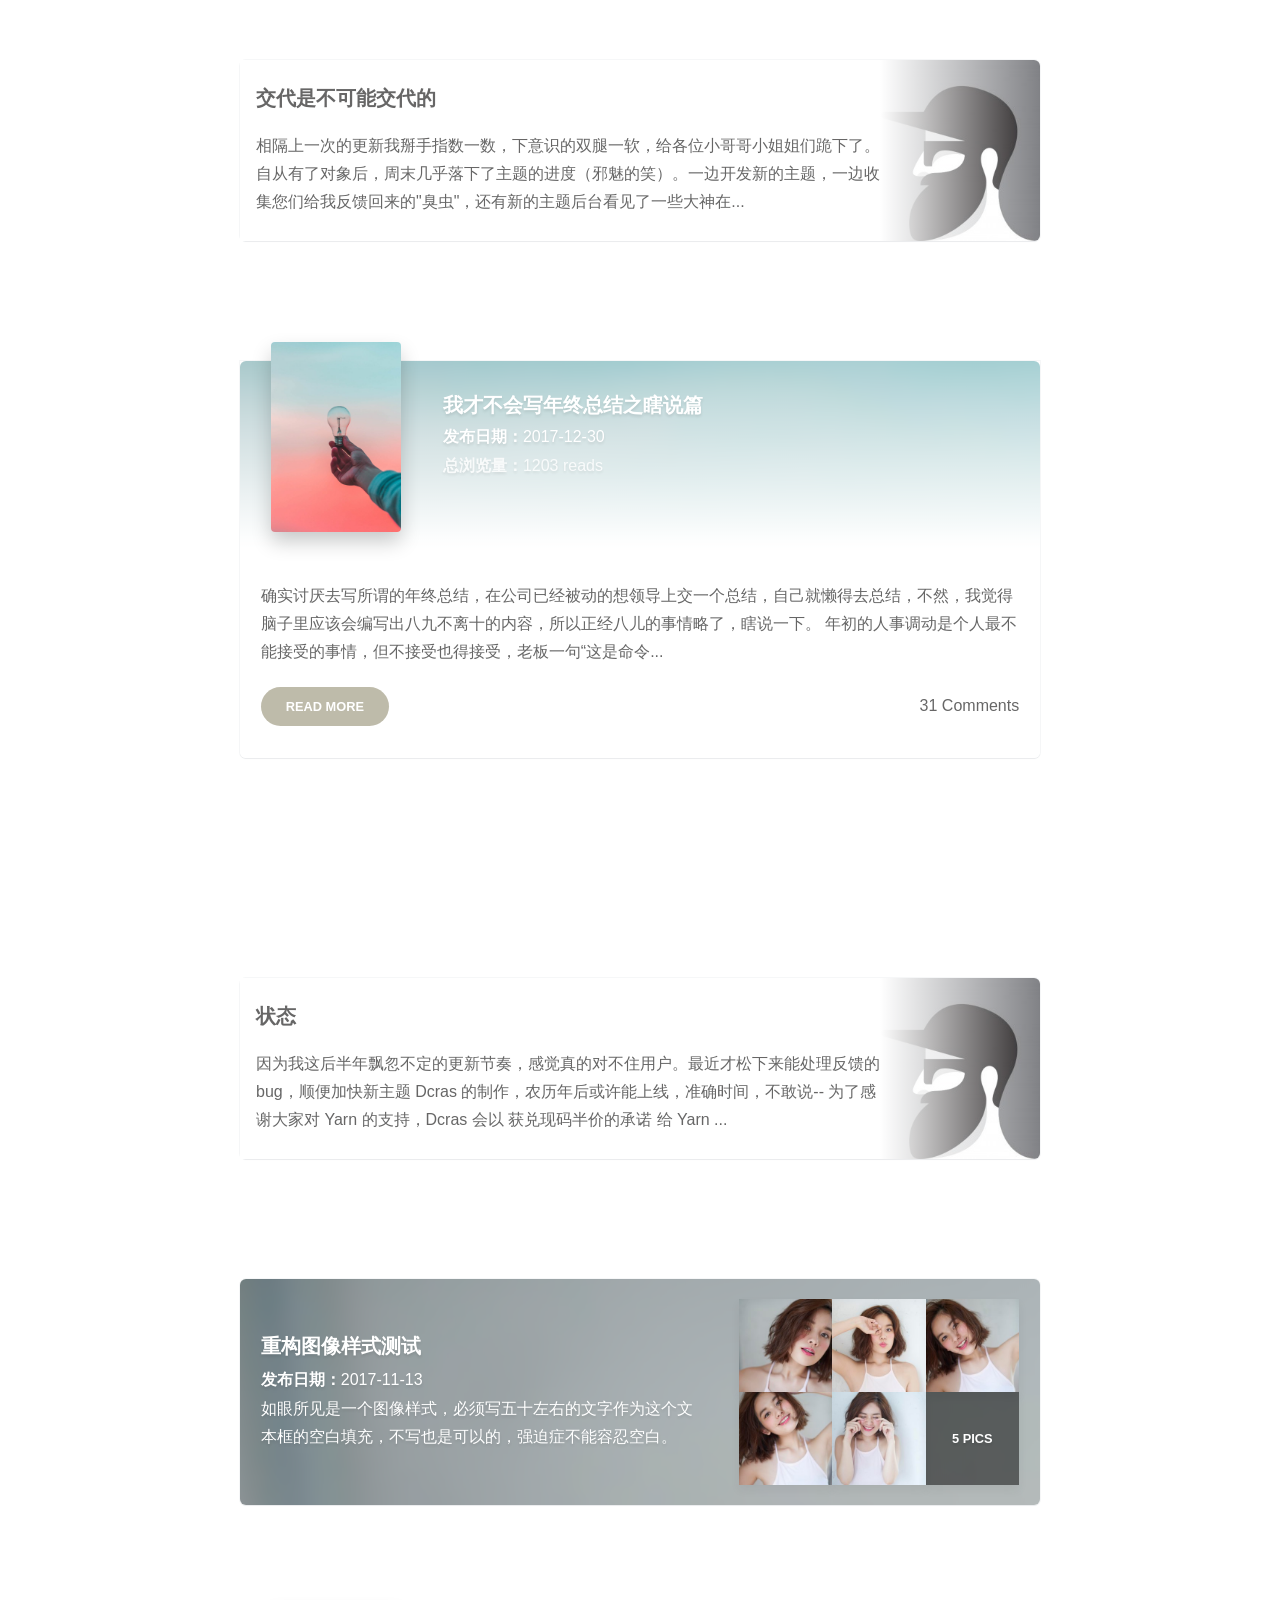
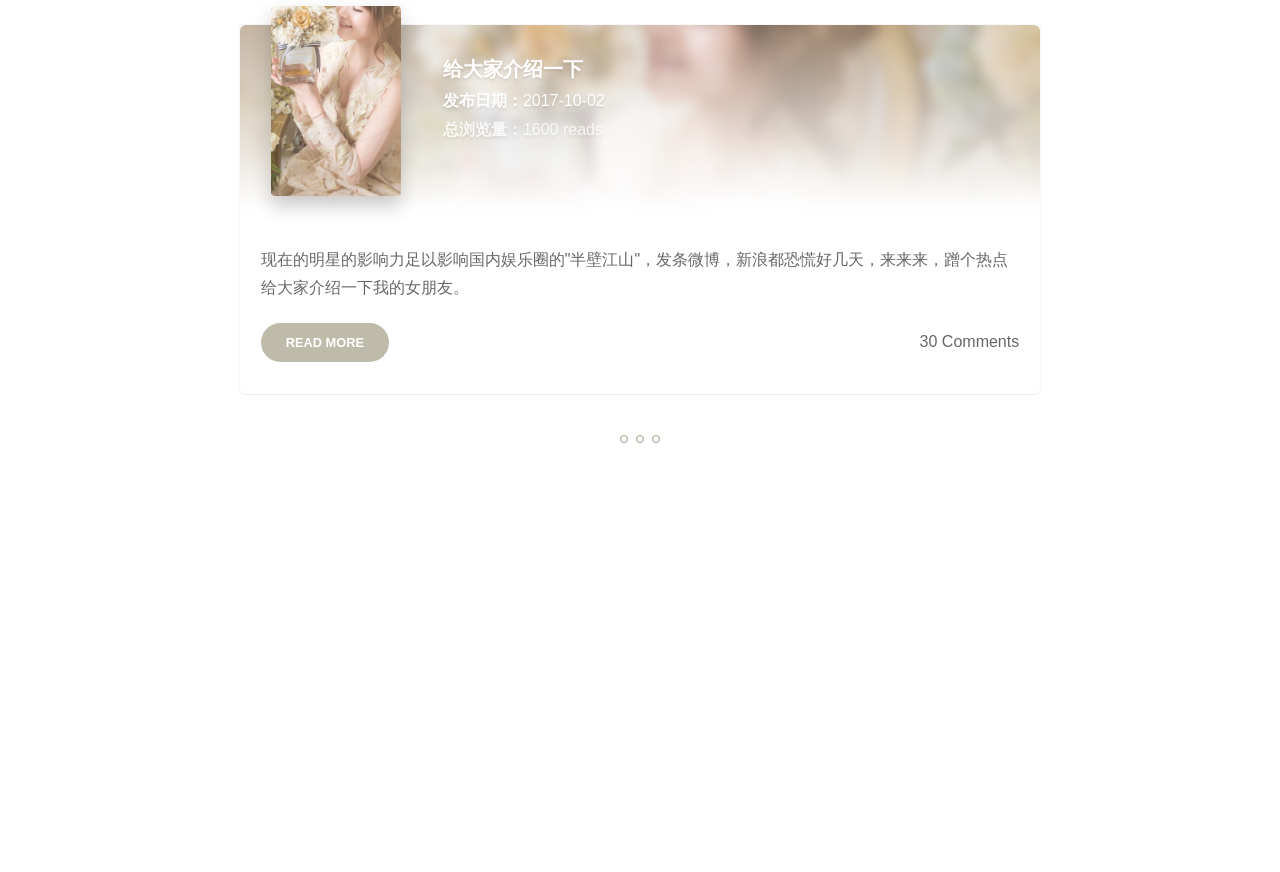
==== commit c9a76263: "1.已完成登录注册功能 2019.12.19" ====
--- a/src/main/resources/templates/index.html
+++ b/src/main/resources/templates/index.html
@@ -13,38 +13,6 @@
 	<body class="home blog custom-background round-avatars">
 
 		<div th:replace="fragments :: menu(1)"></div>
-
-		<div class="hebin" data-aos="fade-down">
-			<i class=" js-toggle-search iconfont">&#xe60e;</i>
-		</div>
-		<header id="masthead" class="overlay animated from-bottom" itemprop="brand">
-			<div class="site-branding text-center">
-				<a href="">
-					<figure>
-					<img class="custom-logo avatar" src="../static/images/omikron.png" />
-					</figure>
-				</a>
-				<h1 class="blog-description"><p th:text="${session.user1}?${session.user1.getSignature()}">你还没有个性签名</p></h1>
-			</div>
-			<!-- .site-branding -->
-			<div class="decor-part">
-				<div id="particles-js"></div>
-			</div>
-			<div class="animation-header">
-				<div class="decor-wrapper">
-					<svg id="header-decor" class="decor bottom" xmlns="http://www.w3.org/2000/svg" version="1.1" viewBox="0 0 100 100" preserveAspectRatio="none">
-						<path class="large left" d="M0 0 L50 50 L0 100" fill="rgba(255,255,255, .1)"></path>
-						<path class="large right" d="M100 0 L50 50 L100 100" fill="rgba(255,255,255, .1)"></path>
-						<path class="medium left" d="M0 100 L50 50 L0 33.3" fill="rgba(255,255,255, .3)"></path>
-						<path class="medium right" d="M100 100 L50 50 L100 33.3" fill="rgba(255,255,255, .3)"></path>
-						<path class="small left" d="M0 100 L50 50 L0 66.6" fill="rgba(255,255,255, .5)"></path>
-						<path class="small right" d="M100 100 L50 50 L100 66.6" fill="rgba(255,255,255, .5)"></path>
-						<path d="M0 99.9 L50 49.9 L100 99.9 L0 99.9" fill="rgba(255,255,255, 1)"></path>
-						<path d="M48 52 L50 49 L52 52 L48 52" fill="rgba(255,255,255, 1)"></path>
-					</svg>
-				</div>
-			</div>
-		</header>
 		<div id="main" class="content">
 			<div class="container">
 				<article itemscope="itemscope">
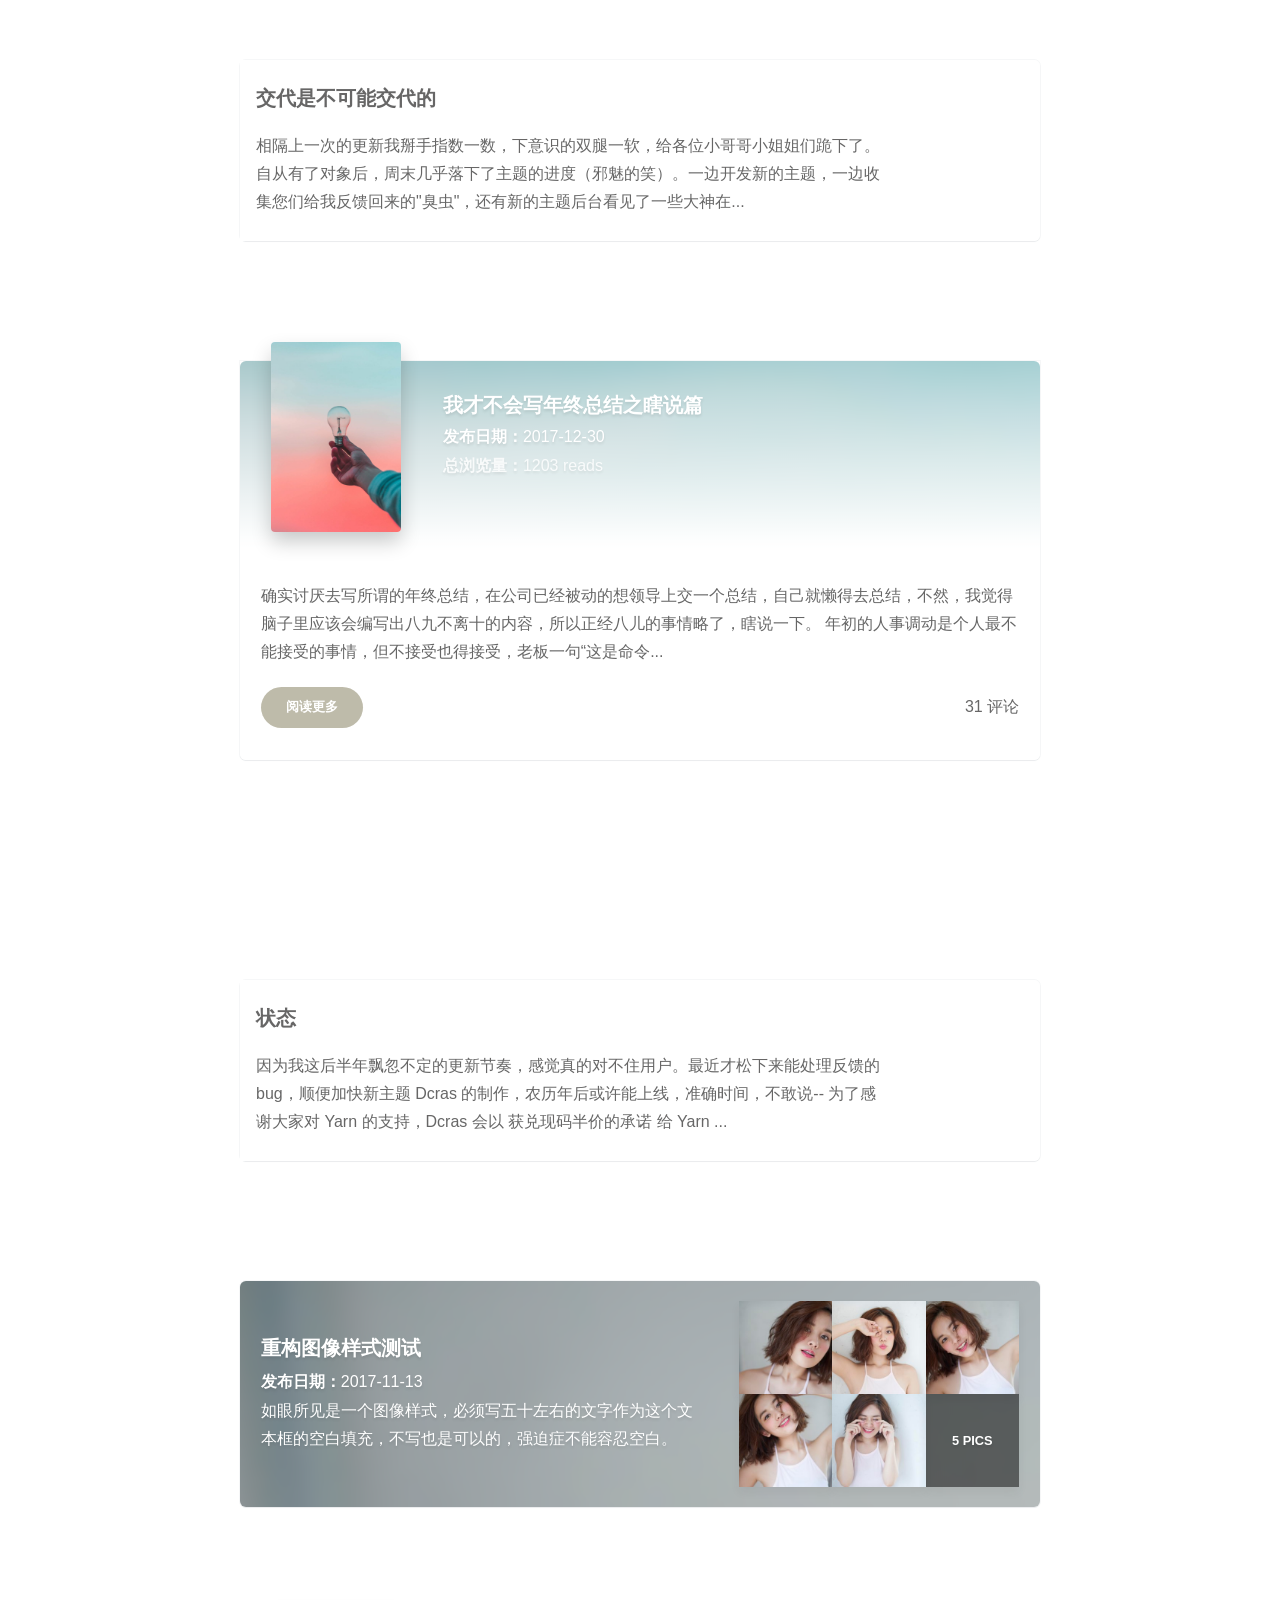
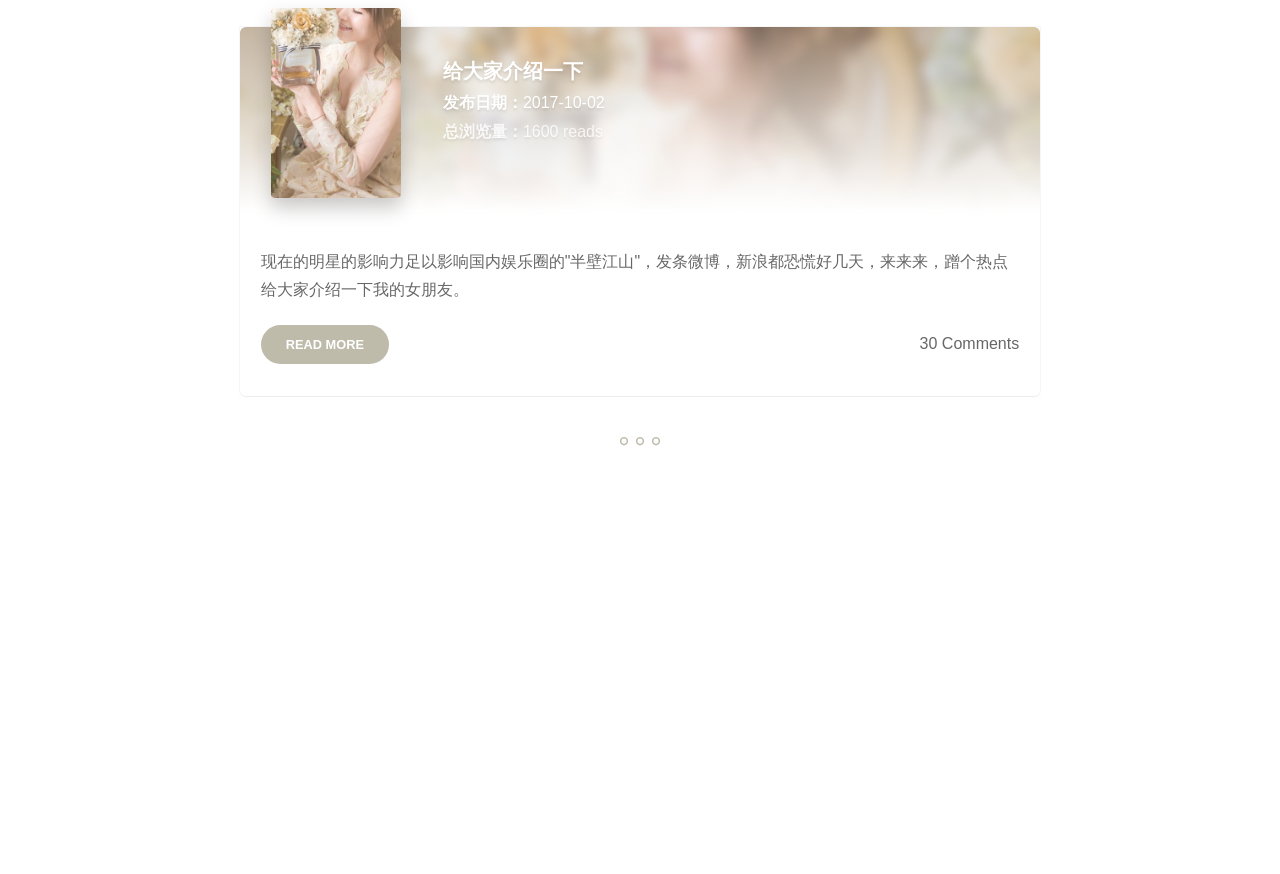
==== commit 98776ab0: "页面优化" ====
--- a/src/main/resources/templates/index.html
+++ b/src/main/resources/templates/index.html
@@ -21,7 +21,7 @@
 							<div class="status_list_item icon_kyubo">
 								<div class="status_user" style="background-image: url(../static/images/b0ce3f3cde0c084b6d42321b2dcbc407.jpeg);">
 									<div class="status_section">
-										<a href="detail.html" class="status_btn">交代是不可能交代的</a>
+										<a th:href="@{/detail}" class="status_btn">交代是不可能交代的</a>
 										<p class="section_p">相隔上一次的更新我掰手指数一数，下意识的双腿一软，给各位小哥哥小姐姐们跪下了。自从有了对象后，周末几乎落下了主题的进度（邪魅的笑）。一边开发新的主题，一边收集您们给我反馈回来的"臭虫"，还有新的主题后台看见了一些大神在... </p>
 									</div>
 								</div>
@@ -38,7 +38,7 @@
 										</div>
 										<div class="col-sm-9 flex-xs-middle">
 											<div class="review-item-title">
-												<a href="detail.html" rel="bookmark">我才不会写年终总结之瞎说篇</a>
+												<a th:href="@{/detail}" rel="bookmark">我才不会写年终总结之瞎说篇</a>
 											</div>
 											<div class="review-item-creator"><b>发布日期：</b>2017-12-30</div>
 											<span class="review-item-info"><b>总浏览量：</b>1203 reads</span>
@@ -51,8 +51,8 @@
 								<div class="post-container">
 									<div class="entry-content">确实讨厌去写所谓的年终总结，在公司已经被动的想领导上交一个总结，自己就懒得去总结，不然，我觉得脑子里应该会编写出八九不离十的内容，所以正经八儿的事情略了，瞎说一下。 年初的人事调动是个人最不能接受的事情，但不接受也得接受，老板一句“这是命令...</div>
 									<div class="post-footer">
-										<a class="gaz-btn primary" href="">READ MORE</a>
-										<span class="total-comments-on-post pull-right"><a href="">31 Comments</a></span>
+										<a class="gaz-btn primary" th:href="@{/detail}">阅读更多</a>
+										<span class="total-comments-on-post pull-right"><a href="">31 评论</a></span>
 									</div>
 								</div>
 							</div>
@@ -154,7 +154,7 @@
 				</li>
 				<li class="wechat">
 					<a class="socialicon"><i class="iconfont">&#xe609;</i></a>
-					<div class="wechatimg"><img src="../static/images/49D3746D-7519-B709-83E4-65BD1927C4E7.jpg"></div>
+					<div class="wechatimg"><img src="../static/images/weixin.png"></div>
 				</li>
 				<li>
 					<a title="QQ" class="socialicon" href="" target="_blank"><i class="iconfont" aria-hidden="true">&#xe616;</i></a>
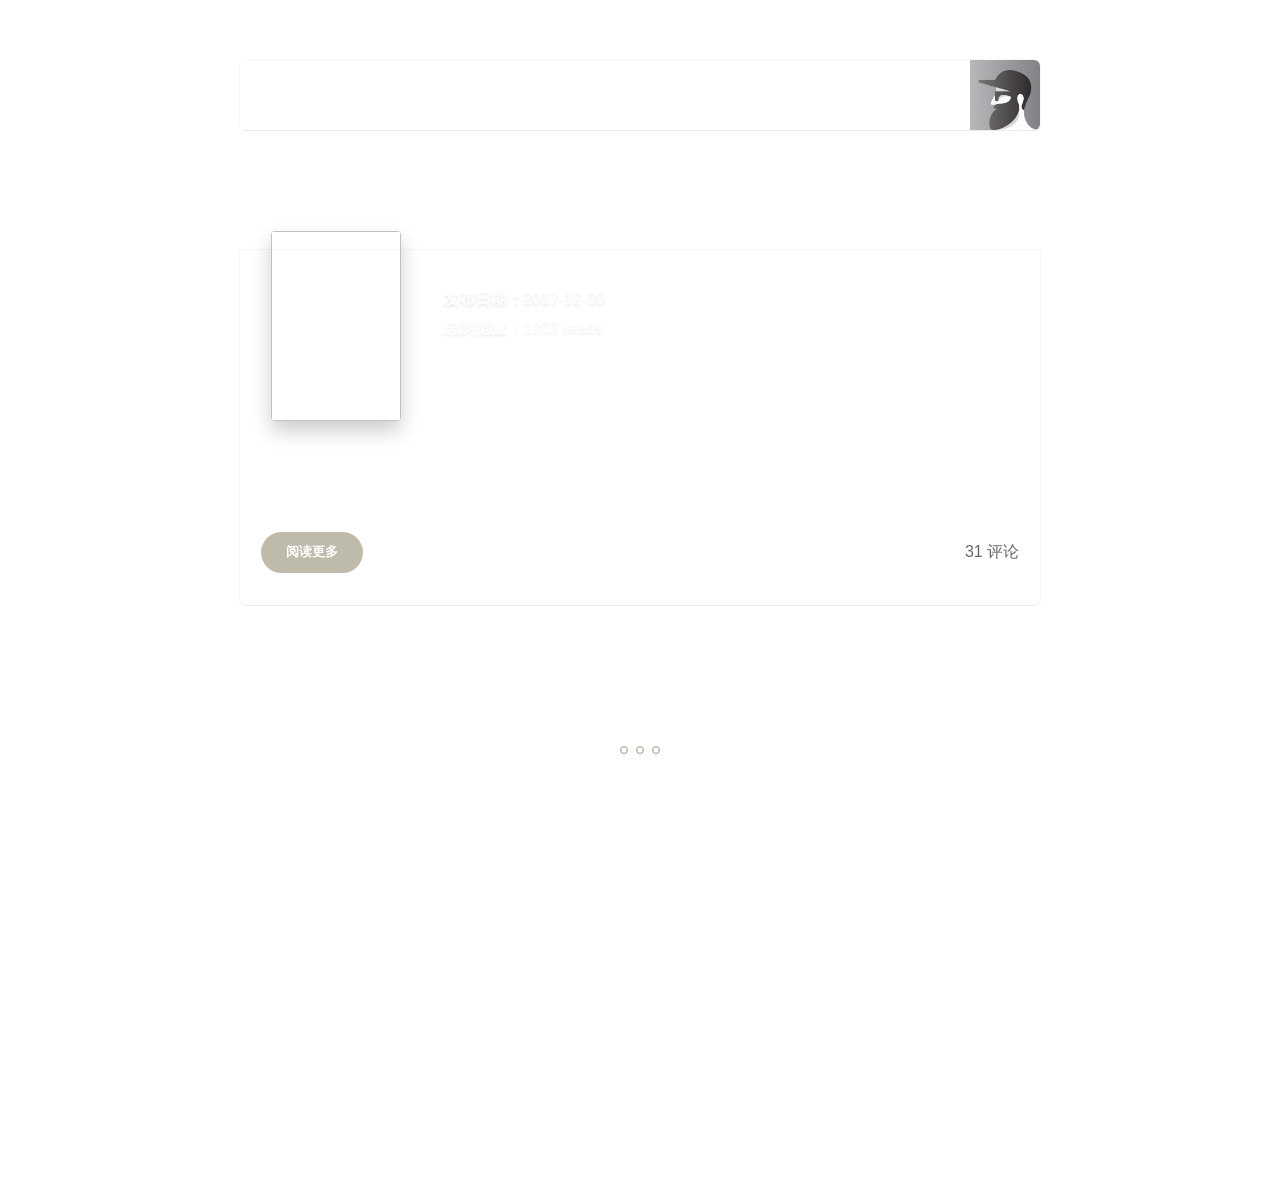
==== commit 5e5e44df: "页面优化" ====
--- a/src/main/resources/templates/index.html
+++ b/src/main/resources/templates/index.html
@@ -8,6 +8,14 @@
 		<meta name="description" content="" />
 		<meta name="keywords" content="" />
 		<link rel="stylesheet" type="text/css" href="../static/css/index.css" media="all" />
+		<style type="text/css">
+			.section_p{
+				width:400px;/*保证文字不会被半汉字截断,显示10个文字*/
+				overflow:hidden;/*超出长度的文字隐藏*/
+				text-overflow:ellipsis;/*文字隐藏以后添加省略号*/
+				white-space:nowrap;/*强制不换行*/
+			}
+		</style>
 	</head>
 
 	<body class="home blog custom-background round-avatars">
@@ -16,40 +24,42 @@
 		<div id="main" class="content">
 			<div class="container">
 				<article itemscope="itemscope">
-					<div class="posts-list js-posts">
-						<div class="post post-layout-list" data-aos="fade-up">
+					<div class="posts-list js-posts" th:each="blogItem,stat:${blogs}">
+						<!--没图的-->
+						<div class="post post-layout-list" data-aos="fade-up" th:if="${blogItem.firstpicture}==null">
 							<div class="status_list_item icon_kyubo">
-								<div class="status_user" style="background-image: url(../static/images/b0ce3f3cde0c084b6d42321b2dcbc407.jpeg);">
-									<div class="status_section">
-										<a th:href="@{/detail}" class="status_btn">交代是不可能交代的</a>
-										<p class="section_p">相隔上一次的更新我掰手指数一数，下意识的双腿一软，给各位小哥哥小姐姐们跪下了。自从有了对象后，周末几乎落下了主题的进度（邪魅的笑）。一边开发新的主题，一边收集您们给我反馈回来的"臭虫"，还有新的主题后台看见了一些大神在... </p>
+								<div class="status_user" style="background-image: url(../static/images/mrtx.jpeg);">
+									<div class="status_section" >
+										<a th:href="@{/detail}" class="status_btn"><span th:if="${blogItem.firstpicture}==null" th:text="${blogItem.title}"></span></a>
+										<p class="section_p"  th:text="${blogItem.content}" th:if="${blogItem.firstpicture}==null"></p>
 									</div>
 								</div>
 							</div>
 						</div>
-						<div class="post post-layout-list" data-aos="fade-up">
+						<!--有图的-->
+						<div class="post post-layout-list" data-aos="fade-up" th:if="${blogItem.firstpicture}">
 							<div class="postnormal review ">
 								<div class="post-container review-item">
 									<div class="row review-item-wrapper">
 										<div class="col-sm-3">
 											<a rel="nofollow" href="detail.html">
-												<div class="review-item-img" style="background-image: url(../static/images/diego-ph-249471-2-800x1000.jpg);"></div>
+												<img class="review-item-img" th:if="${blogItem.firstpicture}"  th:src="@{${blogItem.firstpicture}}" />
 											</a>
 										</div>
 										<div class="col-sm-9 flex-xs-middle">
 											<div class="review-item-title">
-												<a th:href="@{/detail}" rel="bookmark">我才不会写年终总结之瞎说篇</a>
+												<a th:href="@{/detail}" rel="bookmark" th:if="${blogItem.firstpicture}" th:text="${blogItem.title}"></a>
 											</div>
 											<div class="review-item-creator"><b>发布日期：</b>2017-12-30</div>
 											<span class="review-item-info"><b>总浏览量：</b>1203 reads</span>
 										</div>
 									</div>
 									<div class="review-bg-wrapper">
-										<div class="bg-blur" style="background-image: url(../static/images/diego-ph-249471-2-800x1000.jpg);"></div>
+										<img class="bg-blur" th:if="${blogItem.firstpicture}" th:src="@{${blogItem.firstpicture}}" />
 									</div>
 								</div>
 								<div class="post-container">
-									<div class="entry-content">确实讨厌去写所谓的年终总结，在公司已经被动的想领导上交一个总结，自己就懒得去总结，不然，我觉得脑子里应该会编写出八九不离十的内容，所以正经八儿的事情略了，瞎说一下。 年初的人事调动是个人最不能接受的事情，但不接受也得接受，老板一句“这是命令...</div>
+									<div class="entry-content"><p class="section_p" th:if="${blogItem.firstpicture}" th:text="${blogItem.content}"></p></div>
 									<div class="post-footer">
 										<a class="gaz-btn primary" th:href="@{/detail}">阅读更多</a>
 										<span class="total-comments-on-post pull-right"><a href="">31 评论</a></span>
@@ -57,72 +67,7 @@
 								</div>
 							</div>
 						</div>
-						<div class="post post-layout-list" data-aos="fade-up">
-							<div class="status_list_item icon_kyubo">
-								<div class="status_user" style="background-image: url(../static/images/b0ce3f3cde0c084b6d42321b2dcbc407.jpeg);">
-									<div class="status_section">
-										<a href="detail.html" class="status_btn">状态</a>
-										<p class="section_p">因为我这后半年飘忽不定的更新节奏，感觉真的对不住用户。最近才松下来能处理反馈的bug，顺便加快新主题 Dcras 的制作，农历年后或许能上线，准确时间，不敢说-- 为了感谢大家对 Yarn 的支持，Dcras 会以 获兑现码半价的承诺 给 Yarn ... </p>
-									</div>
-								</div>
-							</div>
-						</div>
-						<div class="post post-layout-list js-gallery" data-aos="fade-up">
-							<div class="post-album">
-								<div class="row content">
-									<div class="bg" style="background-image: url(../static/images/IMG_0150.jpg);"></div>
-									<div class="contentext flex-xs-middle">
-										<div class="album-title">
-											<a href="detail.html">重构图像样式测试</a>
-										</div>
-										<h5 class="review-item-creator"><b>发布日期：</b>2017-11-13</h5>
-										<div class="album-content">如眼所见是一个图像样式，必须写五十左右的文字作为这个文本框的空白填充，不写也是可以的，强迫症不能容忍空白。</div>
-									</div>
-									<div class="album-thumb-width flex-xs-middle">
-										<div class="row album-thumb no-gutter">
-											<div class="col-xs-4"><img class="thumb" src="../static/images/IMG_0150-250x250.jpg" /></div>
-											<div class="col-xs-4"><img class="thumb" src="../static/images/IMG_0149-250x250.jpg" /></div>
-											<div class="col-xs-4"><img class="thumb" src="../static/images/IMG_0146-250x250.jpg" /></div>
-											<div class="col-xs-4"><img class="thumb" src="../static/images/IMG_0147-250x250.jpg" /></div>
-											<div class="col-xs-4"><img class="thumb" src="../static/images/IMG_0148-250x250.jpg" /></div>
-											<div class="col-xs-4">
-												<a href="">5 pics</a>
-											</div>
-										</div>
-									</div>
-								</div>
-							</div>
-						</div>
-						<div class="post post-layout-list" data-aos="fade-up">
-							<div class="postnormal review ">
-								<div class="post-container review-item">
-									<div class="row review-item-wrapper">
-										<div class="col-sm-3">
-											<a rel="nofollow" href="detail.html">
-												<div class="review-item-img" style="background-image: url(../static/images/47fb3c_9afed6c259f94589881bd55376206366mv2_d_3840_5784_s_4_2-800x450.jpg);"></div>
-											</a>
-										</div>
-										<div class="col-sm-9 flex-xs-middle">
-											<div class="review-item-title">
-												<a href="detail.html" rel="bookmark">给大家介绍一下</a>
-											</div>
-											<div class="review-item-creator"><b>发布日期：</b>2017-10-02</div>
-											<span class="review-item-info"><b>总浏览量：</b>1600 reads</span>
-										</div>
-									</div>
-									<div class="review-bg-wrapper">
-										<div class="bg-blur" style="background-image: url(../static/images/47fb3c_9afed6c259f94589881bd55376206366mv2_d_3840_5784_s_4_2-800x450.jpg);"></div>
-									</div>
-								</div>
-								<div class="post-container">
-									<div class="entry-content">现在的明星的影响力足以影响国内娱乐圈的"半壁江山"，发条微博，新浪都恐慌好几天，来来来，蹭个热点给大家介绍一下我的女朋友。</div>
-									<div class="post-footer">
-										<a class="gaz-btn primary" href="detail.html">READ MORE</a>
-										<span class="total-comments-on-post pull-right"><a href="">30 Comments</a></span>
-									</div>
-								</div>
-							</div>
-						</div>
+
 					</div>
 					<!-- post-formats end Infinite Scroll star -->
 					<!-- post-formats -->
@@ -172,4 +117,5 @@
 
 	</body>
 
+
 </html>
